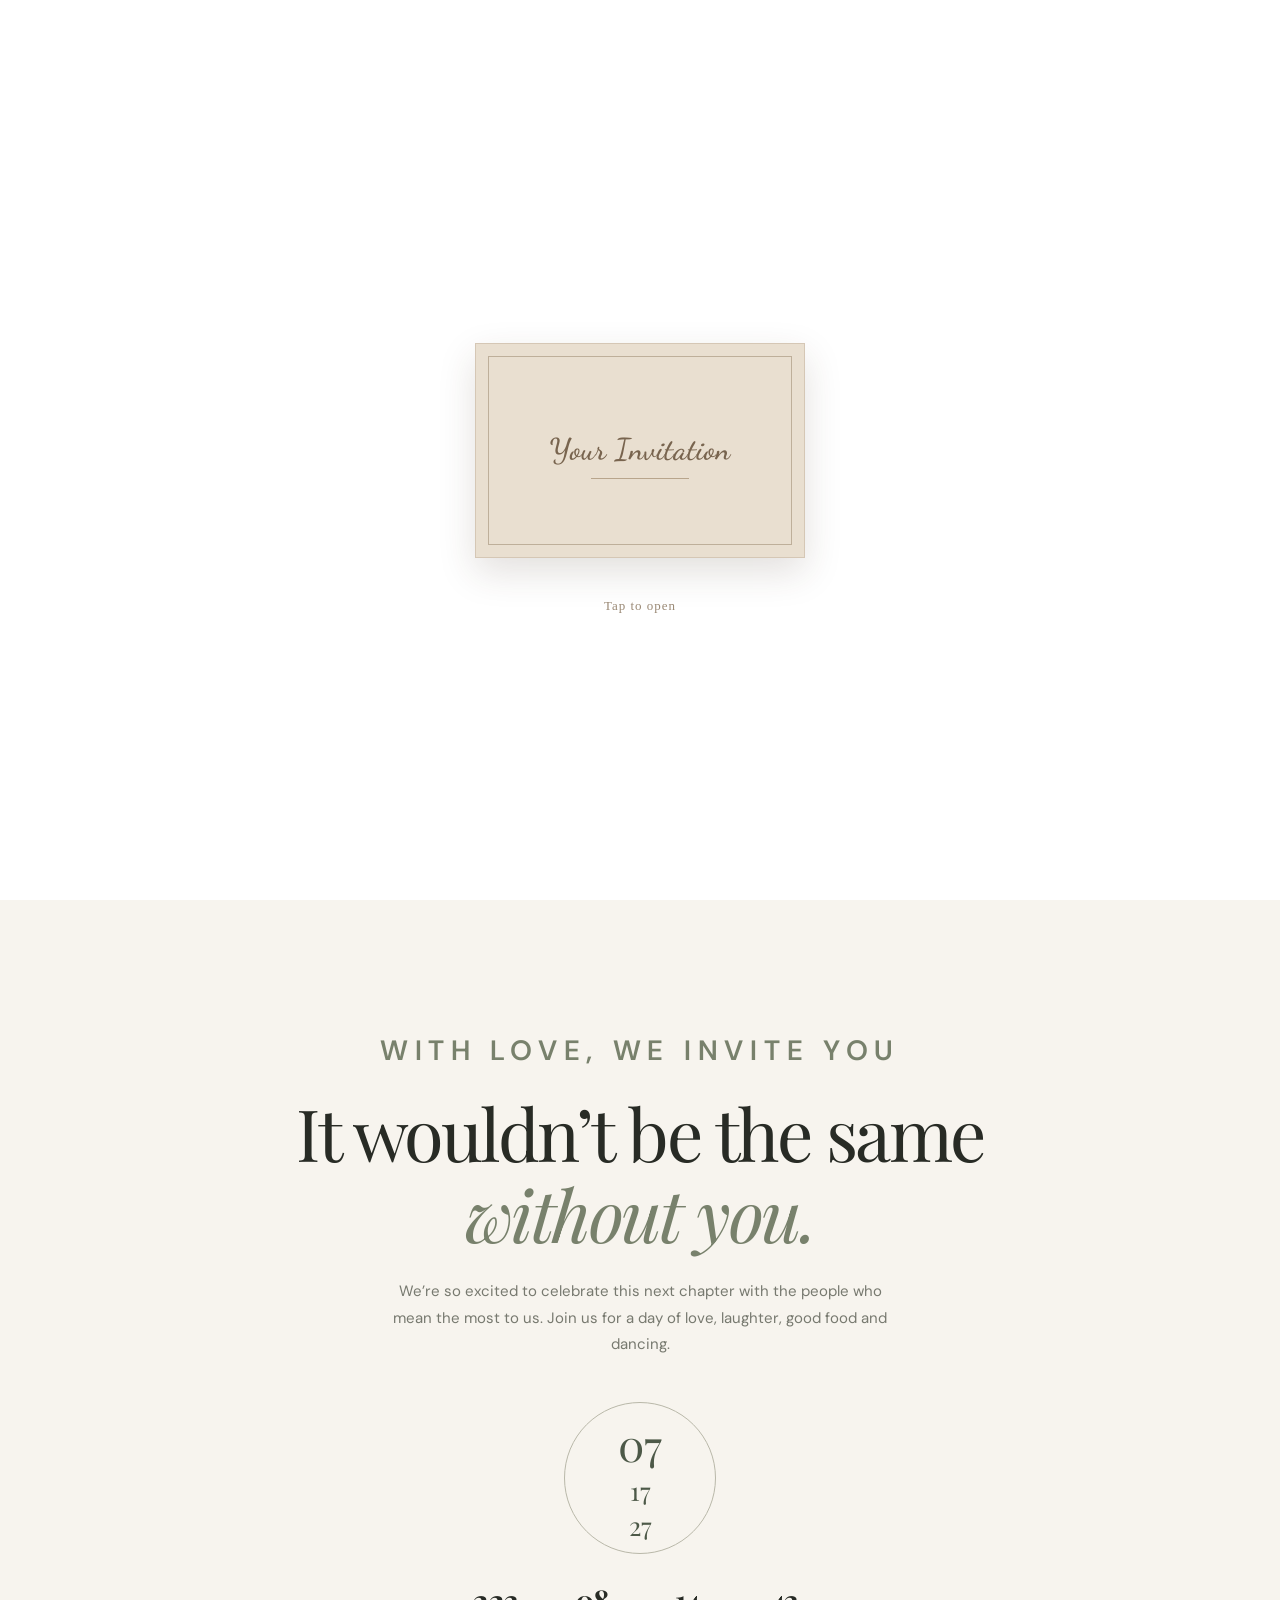
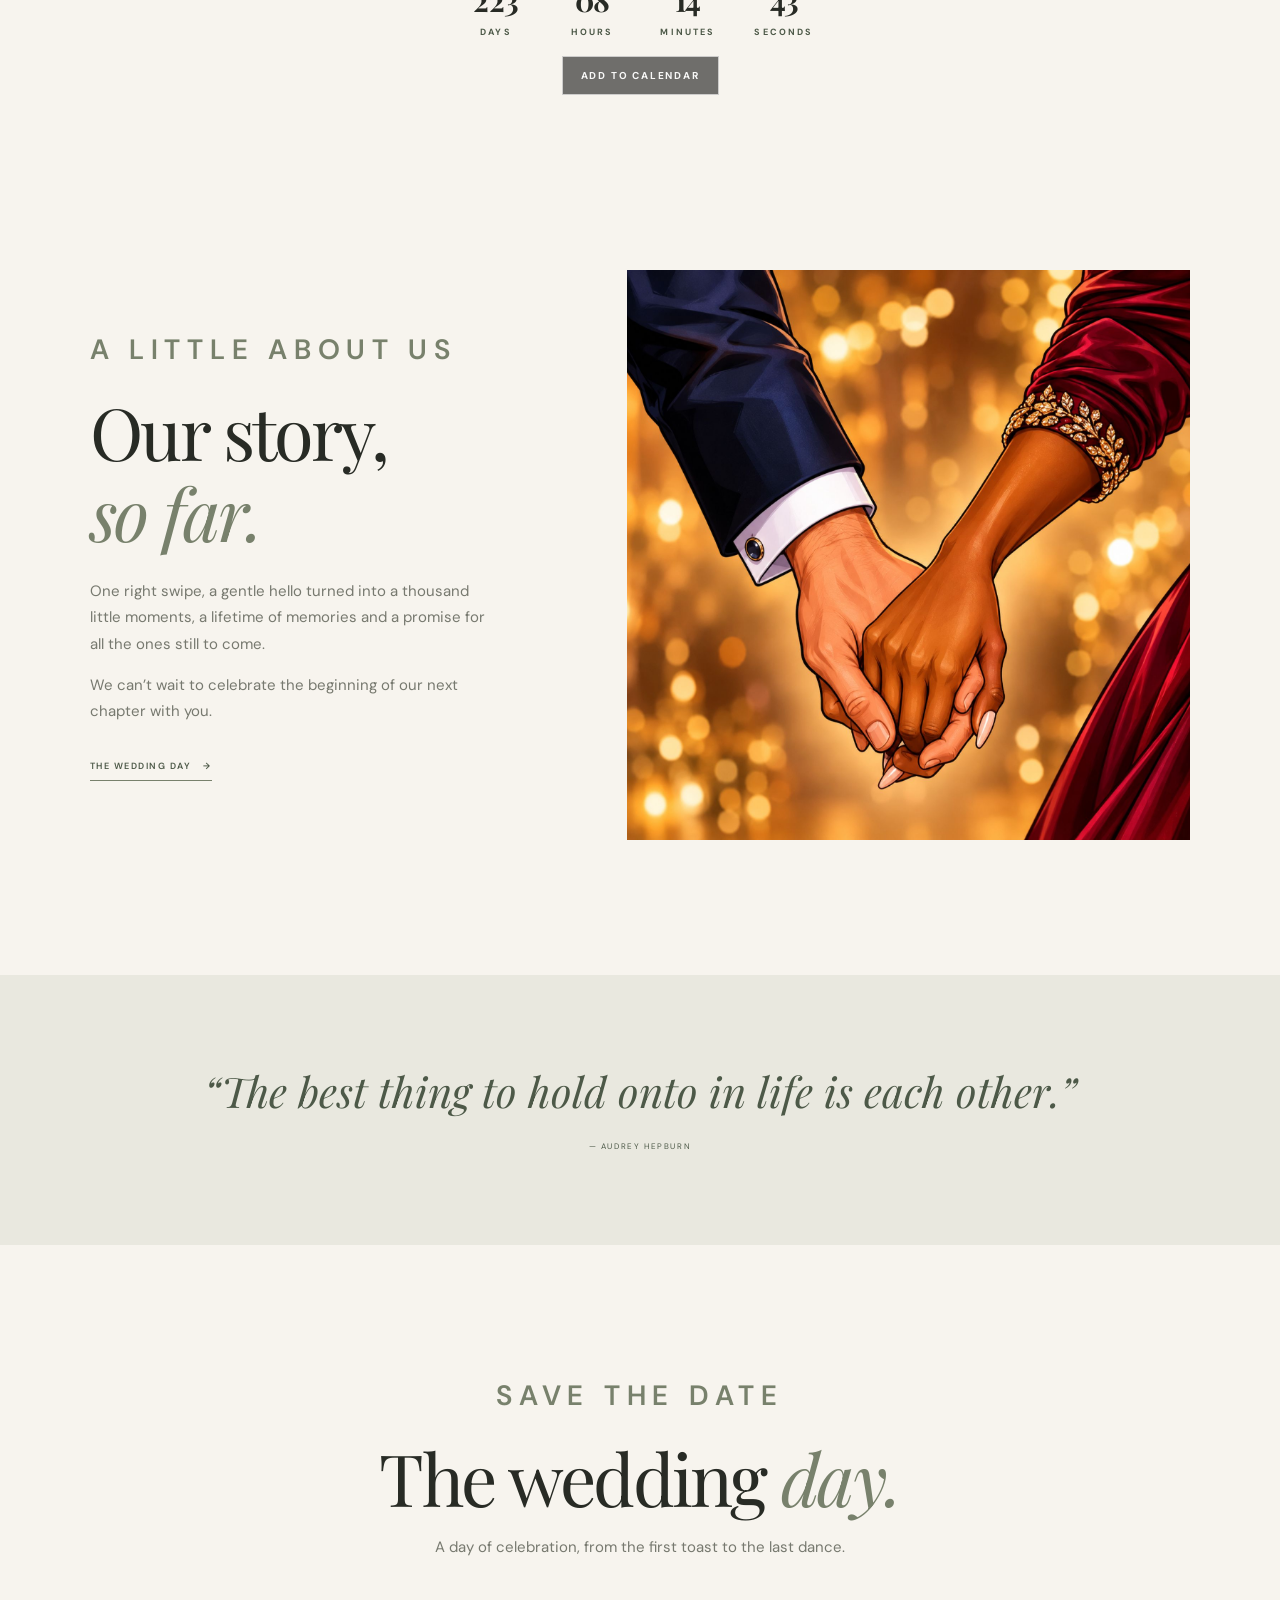
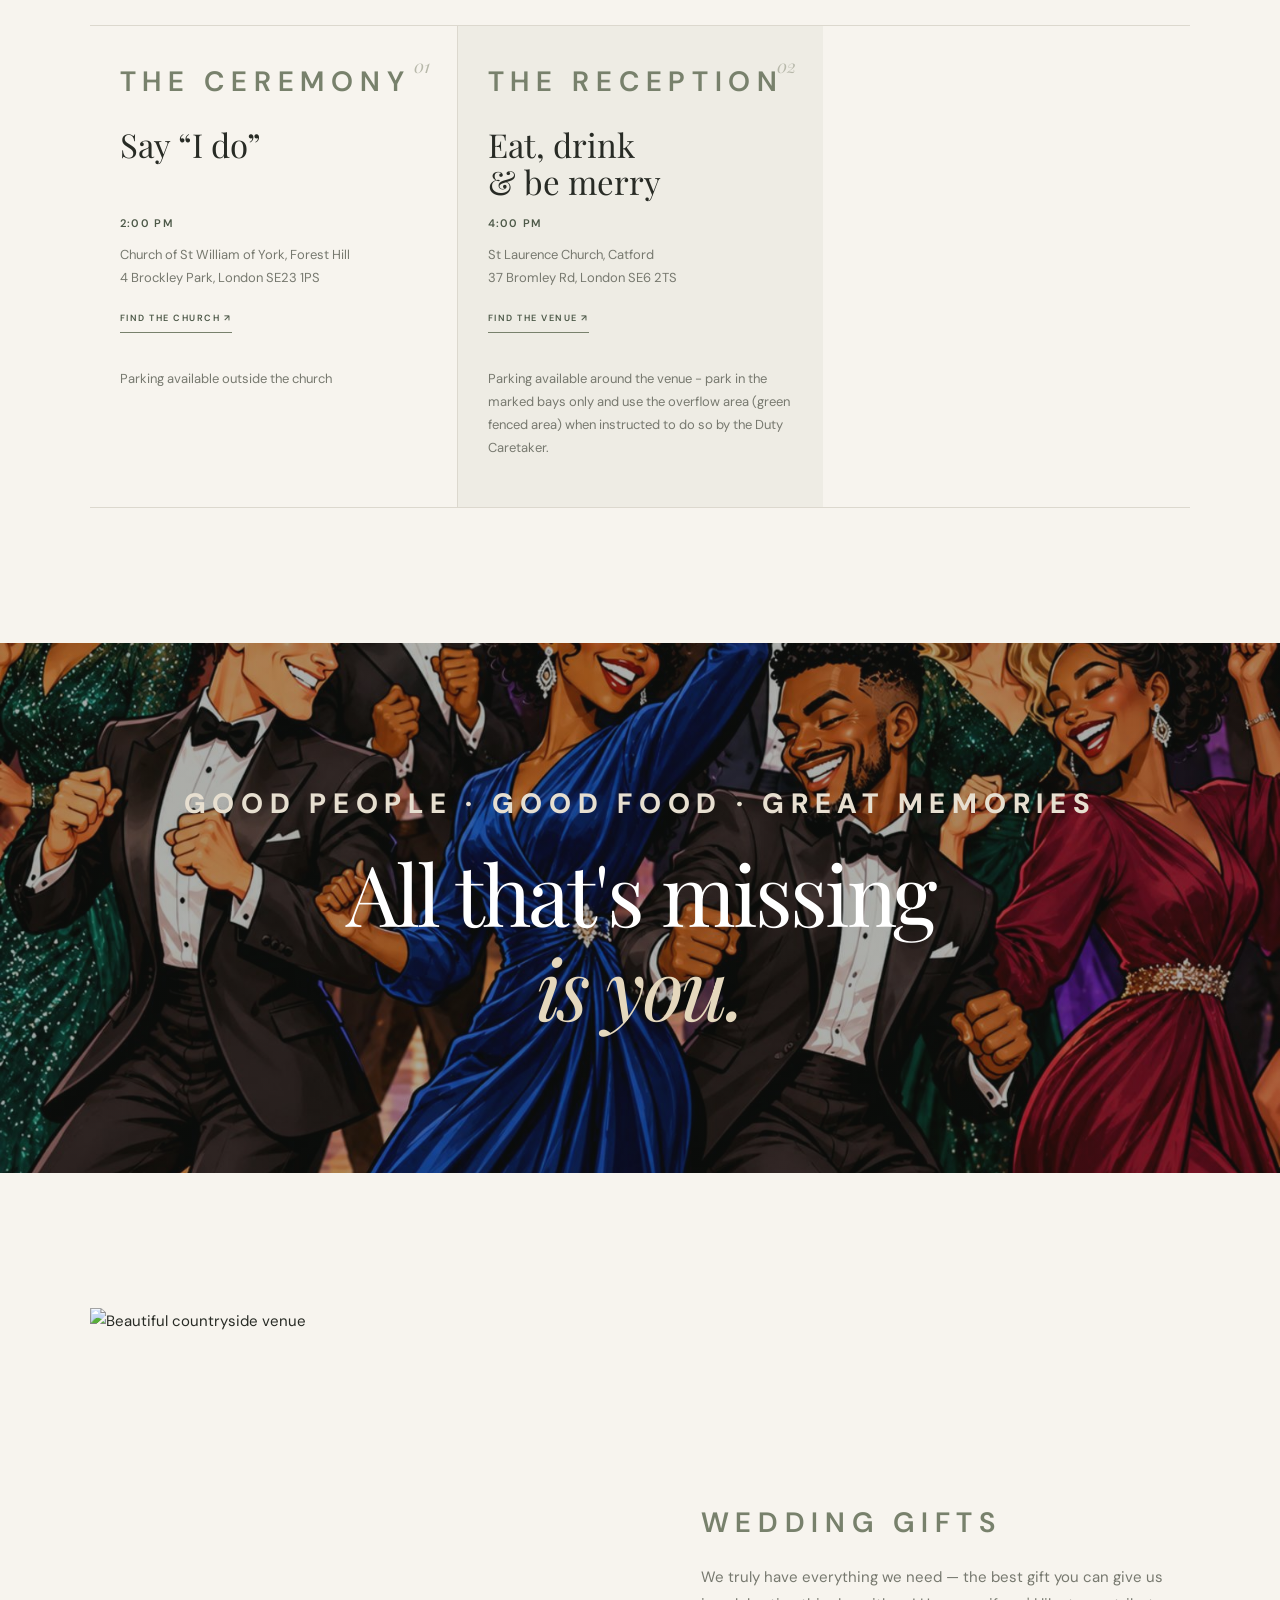
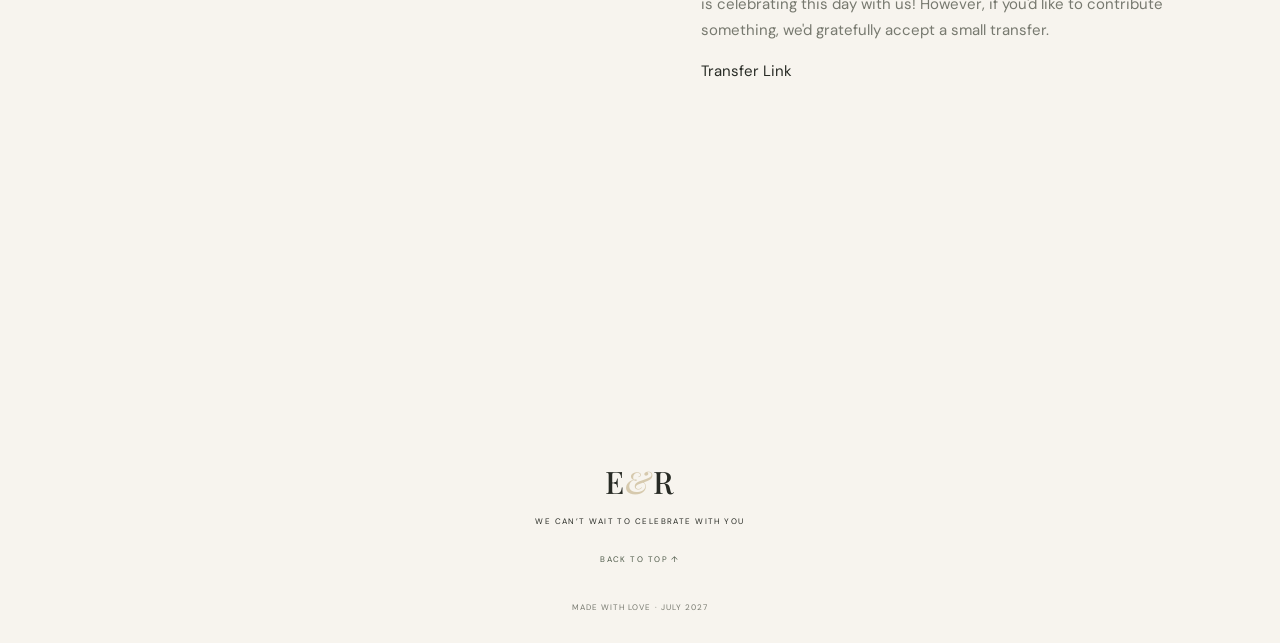
==== index.html @ 3a1f32ee "Text updates" ====
<!doctype html>
<html lang="en">
<head>
  <meta charset="utf-8">
  <meta name="viewport" content="width=device-width, initial-scale=1">
  <meta name="theme-color" content="#f7f4ee">
  <link rel="icon" href="favicon.svg" type="image/svg+xml">
  <link rel="apple-touch-icon" href="favicon.svg">
  <meta name="description" content="You're invited to celebrate our wedding.">
  <title>Elizabeth & Robert - Wedding Invite</title>
  <link rel="preconnect" href="https://fonts.googleapis.com">
  <link rel="preconnect" href="https://fonts.gstatic.com" crossorigin>
  <link href="https://fonts.googleapis.com/css2?family=DM+Sans:wght@400;500;600&family=Playfair+Display:ital,wght@0,400;0,500;0,600;1,400;1,500&family=Dancing+Script:wght@400;500;600&family=Pacifico&display=swap" rel="stylesheet">
  <link rel="stylesheet" href="styles.css">
  <link rel="stylesheet" href="sound-toggle.css">
</head>
<body>
  <!-- Wedding invitation overlay -->
  <div
    id="wedding-invitation"
    style="
      position: fixed;
      inset: 0;
      z-index: 999999;
      background: white;
    "
  ></div>
  <script>
    // Queue music unlock requests until the music player module initialises.
    window.__weddingMusicUnlockQueued = false;
    window.weddingRequestMusicUnlock = function weddingRequestMusicUnlock() {
      window.__weddingMusicUnlockQueued = true;
      if (window.weddingMusic && typeof window.weddingMusic.playIfNeeded === 'function') {
        void window.weddingMusic.playIfNeeded();
      }
    };
  </script>
  <script src="invitation-data.js"></script>
  <script src="invitation.js"></script>
  <script defer src="script.js"></script>

  <script type="module">
    import { initMusicPlayer } from './music-player.js';
    import { initSoundToggle } from './sound-toggle.js';

    const music = initMusicPlayer({
      src: './keane-somewhere_only_whe_know.mid',
      mutedInitially: false,
      loop: true,
      volumeWhenUnmuted: 0.8
    });

    // Expose for invitation.js.
    window.weddingMusic = music;

    // If the user already unlocked audio by tapping the envelope,
    // start playback now.
    if (window.__weddingMusicUnlockQueued) {
      window.__weddingMusicUnlockQueued = false;
      void music.playIfNeeded();
    }

    initSoundToggle(music);
  </script>
  <header class="site-header">
    <a class="wordmark" href="#home" aria-label="Elizabeth and Robert, home">E <span>&</span> R</a>
    <button class="menu-toggle" aria-expanded="false" aria-controls="site-nav" aria-label="Open navigation">
      <span></span><span></span>
    </button>
    <nav id="site-nav" class="site-nav" aria-label="Main navigation">
      <a href="#story">Our story</a>
      <a href="#details">The day</a>
      <a href="#travel">Travel</a>
      <a class="nav-rsvp" href="#rsvp">RSVP</a>
    </nav>
  </header>

  <main>
    <section class="hero" id="home">
      <div class="hero-image" role="img" aria-label="A romantic wedding celebration"></div>
      <div class="hero-shade"></div>
      <div class="hero-content">
        <p class="eyebrow light">TOGETHER WITH OUR FAMILIES</p>
        <h1>Elizabeth <em>&</em> Robert</h1>
        <p class="hero-subtitle">ARE GETTING MARRIED</p>
        <div class="hero-rule"></div>
        <p class="hero-date" data-ceremony="hero-date"></p>
        <a class="text-link light-link" href="#welcome">SCROLL TO EXPLORE <span aria-hidden="true">↓</span></a>
      </div>
      <p class="hero-side-note">A DAY TO REMEMBER</p>
    </section>

    <section class="welcome section-pad" id="welcome">
      <p class="eyebrow">WITH LOVE, WE INVITE YOU</p>
      <h2>It wouldn’t be the same<br><em>without you.</em></h2>
      <p class="intro-copy">We’re so excited to celebrate this next chapter with the people who mean the most to us. Join us for a day of love, laughter, good food and dancing.</p>
      <div class="date-stamp">
        <span data-ceremony="stamp-month">07</span>
        <span data-ceremony="stamp-day">17</span>
        <span data-ceremony="stamp-year">27</span>
      </div>

      <div class="countdown" aria-label="Countdown to the wedding">
        <div class="countdown-unit">
          <span class="countdown-value" id="cd-days">0</span>
          <span class="countdown-label">DAYS</span>
        </div>
        <div class="countdown-unit">
          <span class="countdown-value" id="cd-hours">0</span>
          <span class="countdown-label">HOURS</span>
        </div>
        <div class="countdown-unit">
          <span class="countdown-value" id="cd-minutes">0</span>
          <span class="countdown-label">MINUTES</span>
        </div>
        <div class="countdown-unit">
          <span class="countdown-value" id="cd-seconds">0</span>
          <span class="countdown-label">SECONDS</span>
        </div>
      </div>

      <div class="calendar-add">
        <details class="calendar-details">
          <summary class="calendar-button" id="add-to-calendar" aria-label="Add to calendar">
            <span>Add to calendar</span>
          </summary>
          <div class="calendar-menu" role="menu" aria-label="Choose calendar app">
            <button class="calendar-choice" id="calendar-google-ceremony" type="button">Google Calendar (Ceremony)</button>
            <button class="calendar-choice" id="calendar-google-reception" type="button">Google Calendar (Reception)</button>
            <button class="calendar-choice" id="calendar-apple" type="button">Apple Calendar</button>
          </div>
        </details>
      </div>
    </section>

    <section class="story section-pad" id="story">
      <div class="story-copy reveal">
        <p class="eyebrow">A LITTLE ABOUT US</p>
        <h2>Our story,<br><em>so far.</em></h2>
        <p>One right swipe, a gentle hello turned into a thousand little moments, a lifetime of memories and a promise for all the ones still to come.</p>
        <p>We can’t wait to celebrate the beginning of our next chapter with you.</p>
        <a class="text-link" href="#details">THE WEDDING DAY <span aria-hidden="true">→</span></a>
      </div>
      <figure class="story-photo reveal">
        <img src="story-moment.jpg" alt="Two hands clasped in a warm illustration" loading="lazy">
      </figure>
    </section>

    <section class="quote-band">
      <p>“The best thing to hold onto in life is each other.”</p>
      <span>— AUDREY HEPBURN</span>
    </section>

    <section class="details section-pad" id="details">
      <div class="section-heading reveal">
        <p class="eyebrow">SAVE THE DATE</p>
        <h2>The wedding <em>day.</em></h2>
        <p class="section-intro">A day of celebration, from the first toast to the last dance.</p>
      </div>
      <div class="event-grid">
        <article class="event-card reveal">
          <span class="event-number">01</span>
          <p class="eyebrow">THE CEREMONY</p>
          <h3>Say “I do”</h3>
          <p class="event-time" data-ceremony="ceremony-time"></p>
          <p>Church of St William of York, Forest Hill<br>4 Brockley Park, London SE23 1PS</p>
          <a class="text-link" href="https://maps.app.goo.gl/xZTHjWREodADs2bD7" target="_blank" rel="noreferrer">FIND THE CHURCH ↗</a>
          <p>&nbsp;</p>
          <p>Parking available outside the church</p>
        </article>
        <article class="event-card event-card-featured reveal">
          <span class="event-number">02</span>
          <p class="eyebrow">THE RECEPTION</p>
          <h3>Eat, drink<br>& be merry</h3>
          <p class="event-time" data-ceremony="reception-time"></p>
          <p>St Laurence Church, Catford<br>37 Bromley Rd, London SE6 2TS</p>
          <a class="text-link" href="https://maps.app.goo.gl/p37Xrpnu1WCtahAE7" target="_blank" rel="noreferrer">FIND THE VENUE ↗</a>
          <p>&nbsp;</p>
          <p>Parking available around the venue - park in the marked bays only and use the overflow area (green fenced area) when instructed to do so by the Duty Caretaker.</p>
        </article>
      </div>
    </section>

    <section class="photo-break" aria-label="Wedding venue atmosphere">
      <div class="photo-break-overlay">
        <p class="eyebrow light">GOOD PEOPLE · GOOD FOOD · GREAT MEMORIES</p>
        <h2>All that's missing <br><em>is you.</em></h2>
      </div>
    </section>

    <section class="travel section-pad" id="travel">
      <div class="travel-image reveal">
        <img src="https://images.unsplash.com/photo-1510076857177-7470076d4098?auto=format&fit=crop&w=1200&q=85" alt="Beautiful countryside venue" loading="lazy">
      </div>
      <div class="travel-copy reveal">
        <p class="eyebrow">WEDDING GIFTS</p>

        <p>We truly have everything we need — the best gift you can give us is celebrating this day with us! However, if you'd like to contribute something, we'd gratefully accept a small transfer.</p>

        <a href="https://monzo.me/robertmetcalf1?h=70aKyT" target="_new">Transfer Link</a>

      </div>
    </section>

    <section class="rsvp section-pad" id="rsvp">
      <div class="rsvp-inner reveal">
        <p class="eyebrow light">KINDLY REPLY BY 1 APRIL 2027</p>
        <h2>Will you <em>join us?</em></h2>
        <p class="rsvp-intro">Please let us know whether you can make it. We can’t wait to hear from you.</p>

        <form id="rsvp-form" novalidate>
          <div id="rsvp-guests" class="rsvp-guests"></div>

          <div id="rsvp-message-wrap" class="rsvp-message-wrap">
            <label for="rsvp-message">RSVP message</label>
            <textarea
              id="rsvp-message"
              name="rsvp_message"
              rows="4"
              placeholder="Write a message (optional)"
            ></textarea>
          </div>

          <button id="send-rsvp" class="submit-button" type="button" disabled>
            <span>Send RSVP</span>
            <span aria-hidden="true">→</span>
          </button>
        </form>
      </div>
    </section>
  </main>

  <footer class="site-footer">
    <a class="footer-mark" href="#home">E<span>&</span>R</a>
    <p>WE CAN’T WAIT TO CELEBRATE WITH YOU</p>
    <a class="back-top" href="#home">BACK TO TOP ↑</a>
    <small>MADE WITH LOVE · <span data-ceremony="footer-month-year"></span></small>
  </footer>
</body>
</html>
---- styles.css ----
@import url('https://fonts.googleapis.com/css2?family=DM+Sans:wght@400;500;600&family=Playfair+Display:ital,wght@0,400;0,500;0,600;1,400;1,500&display=swap');

:root {
  --paper: #f7f4ee;
  --ink: #282b25;
  --muted: #77796f;
  --sage: #78816c;
  --sage-dark: #4d5948;
  --line: #dcd8ce;
  --serif: "Playfair Display", Georgia, serif;
  --sans: "DM Sans", Arial, sans-serif;
}
* { box-sizing: border-box; }
html { scroll-behavior: smooth; scroll-padding-top: 82px; }
body { margin: 0; background: var(--paper); color: var(--ink); font-family: var(--sans); font-size: 15px; line-height: 1.75; }
a { color: inherit; text-decoration: none; }
img { display: block; width: 100%; height: 100%; object-fit: cover; }
.site-header { position: absolute; z-index: 10; top: 0; left: 0; width: 100%; height: 82px; padding: 0 7%; display: flex; align-items: center; justify-content: space-between; color: white; border-bottom: 1px solid rgba(255,255,255,.22); }
.wordmark, .footer-mark { font: 500 27px var(--serif); letter-spacing: .04em; }
.wordmark span, .footer-mark span { font-style: italic; color: #d6c9ad; }
.site-nav { display: flex; align-items: center; gap: 36px; font-size: 10px; letter-spacing: .17em; text-transform: uppercase; }
.site-nav a { transition: opacity .2s; }
.site-nav a:hover { opacity: .65; }
.nav-rsvp { border: 1px solid rgba(255,255,255,.65); padding: 8px 17px; }
.menu-toggle { display: none; }
.hero { min-height: 760px; height: 100svh; max-height: 1100px; position: relative; display: grid; place-items: center; color: white; text-align: center; overflow: hidden; }
.hero-image, .hero-shade { position: absolute; inset: 0; }
.hero-image { background: url("hero-top.jpg") center 42%/cover; transform: scale(1.02); }
.hero-shade { background: linear-gradient(90deg,rgba(22,27,23,.62),rgba(22,27,23,.34),rgba(22,27,23,.56)),linear-gradient(0deg,rgba(15,20,16,.54),transparent 55%); }
.hero-content { position: relative; z-index: 1; padding: 100px 20px 45px; animation: arrive 1.2s ease both; text-shadow: 0 12px 35px rgba(0,0,0,.55); }

.hero-content h1{ font-weight: 650; }
.eyebrow { margin: 0 0 20px; color: var(--sage); font-size: 28px; font-weight: 600; letter-spacing: .24em; line-height: 1.5; }
.eyebrow.light { color: #e7dfd0; font-weight: 800; }
h1, h2, h3, p { margin-top: 0; }
h1, h2, h3 { font-family: var(--serif); font-weight: 400; }
h1 { margin: 0; font-size: clamp(66px, 11vw, 142px); line-height: 1.08; letter-spacing: -.045em; }
h1 em, h2 em { font-weight: 400; }
h1 em { color: #e5d8bd; }
.hero-subtitle { margin: 20px 0 0; font-size: 20px; letter-spacing: .34em; font-weight: 800; }
.hero-rule { width: 42px; height: 1px; margin: 27px auto 19px; background: rgba(255,255,255,.7); }
.hero-date { font-size: 20px; letter-spacing: .22em; font-weight: 800; }
.text-link { display: inline-block; margin-top: 20px; padding-bottom: 5px; border-bottom: 1px solid var(--sage); color: var(--sage-dark); font-size: 9px; font-weight: 600; letter-spacing: .17em; }
.text-link span { margin-left: 8px; }
.light-link { margin-top: 62px; color: white; border-color: rgba(255,255,255,.7); }
.hero-side-note { right: 28px; bottom: 35px; writing-mode: vertical-rl; font-size: 8px; letter-spacing: .2em; font-weight: 800; text-shadow: 0 10px 25px rgba(0,0,0,.55); }
.section-pad { padding: 125px max(7%, calc((100% - 1180px)/2)); }
.welcome { text-align: center; padding-top: 130px; padding-bottom: 135px; }
h2 { font-size: clamp(43px, 6vw, 72px); line-height: 1.12; letter-spacing: -.035em; }
.welcome h2 { margin-bottom: 25px; }
.welcome h2 em, .section-heading h2 em, .story h2 em, .travel h2 em { color: var(--sage); }
.intro-copy { max-width: 510px; margin: 0 auto; color: var(--muted); }
.date-stamp { width: 152px; height: 152px; margin: 45px auto 0; border: 1px solid #b9b8a9; border-radius: 50%; display: flex; flex-direction: column; justify-content: center; align-items: center; color: var(--sage-dark); font-size: 10px; letter-spacing: .16em; line-height: 1.6; }
.date-stamp span:first-child { font: 44px var(--serif); letter-spacing: 0; }
.date-stamp span:nth-child(2), .date-stamp span:nth-child(3) { font: 26px var(--serif); letter-spacing: 0; }

.countdown{ margin: 26px auto 0; display:flex; justify-content:center; gap: 14px; flex-wrap: wrap; }
.countdown-unit{ text-align:center; min-width: 82px; }
.countdown-value{ display:block; font: 700 30px var(--serif); letter-spacing: -.02em; color: var(--ink); }
.countdown-label{ display:block; font: 700 9px var(--sans); letter-spacing: .24em; color: var(--sage-dark); margin-top: 6px; }
.countdown-mini-date{ margin: 10px 0 -6px; font: 700 11px var(--sans); letter-spacing: .26em; color: var(--sage-dark); text-transform: uppercase; }

.calendar-add{ margin-top: 18px; display:flex; justify-content:center; }
.calendar-button{
  border: 1px solid rgba(255,255,255,.65);
  background: rgba(0,0,0,.55);
  color: rgba(255,255,255,.95);
  padding: 12px 18px;
  font: 700 10px var(--sans);
  letter-spacing: .18em;
  text-transform: uppercase;
  cursor:pointer;
  transition: background .2s, border-color .2s, transform .2s;
}
.calendar-button:hover{
  border-color: rgba(255,255,255,.95);
  background: rgba(0,0,0,.72);
}
.calendar-button:active{ transform: translateY(1px); }

.calendar-details{ position: relative; }
.calendar-menu{
  margin-top: 10px;
  display: grid;
  gap: 8px;
  min-width: 220px;
  padding: 10px;
  border: 1px solid rgba(255,255,255,.30);
  background: rgba(22,27,23,.85);
  box-shadow: 0 22px 60px rgba(0,0,0,.35);
  backdrop-filter: blur(6px);
  border-radius: 6px;
  opacity: 0;
  transform: translateY(-6px);
  pointer-events: none;
  transition: opacity .18s ease, transform .18s ease;
}
.calendar-details[open] .calendar-menu{
  opacity: 1;
  transform: translateY(0);
  pointer-events: auto;
}

.calendar-choice{
  width: 100%;
  text-align: left;
  border: 1px solid rgba(255,255,255,.28);
  background: rgba(255,255,255,.04);
  color: rgba(255,255,255,.95);
  padding: 12px 14px;
  font: 700 10px var(--sans);
  letter-spacing: .18em;
  text-transform: uppercase;
  cursor: pointer;
  border-radius: 4px;
}
.calendar-choice:hover{ border-color: rgba(255,255,255,.85); background: rgba(255,255,255,.08); }
.calendar-details summary{ list-style: none; }
.calendar-details summary::-webkit-details-marker{ display:none; }

@media (max-width: 760px){
  .countdown{ gap: 10px; }
  .countdown-unit{ min-width: 70px; }
  .countdown-value{ font-size: 24px; }
}
.story { display: grid; grid-template-columns: .85fr 1.15fr; gap: 11%; align-items: center; padding-top: 40px; padding-bottom: 135px; }
.story-copy { max-width: 400px; }
.story-copy h2 { margin-bottom: 26px; }
.story-copy p:not(.eyebrow) { color: var(--muted); }
.story-photo { margin: 0; height: 570px; position: relative; }
.story-photo img { object-position: center; }
.story-photo figcaption { position: absolute; bottom: -28px; right: 0; color: var(--muted); font: italic 13px var(--serif); }
.quote-band { padding: 88px 20px; text-align: center; background: #e9e8df; color: var(--sage-dark); }
.quote-band p { margin-bottom: 12px; font: italic clamp(25px, 4vw, 42px) var(--serif); }
.quote-band span { font-size: 8px; letter-spacing: .2em; }
.details { padding-top: 130px; padding-bottom: 135px; }
.section-heading { text-align: center; }
.section-heading h2 { margin-bottom: 16px; }
.section-intro { color: var(--muted); }
.event-grid { display: grid; grid-template-columns: repeat(3,1fr); margin-top: 65px; border-top: 1px solid var(--line); border-bottom: 1px solid var(--line); }
.event-card { min-height: 330px; padding: 35px 30px; position: relative; }
.event-card + .event-card { border-left: 1px solid var(--line); }
.event-number { position: absolute; right: 27px; top: 28px; color: #b7b8aa; font: italic 18px var(--serif); }
.event-card .eyebrow { margin-bottom: 23px; }
.event-card h3 { min-height: 76px; margin-bottom: 12px; font-size: 33px; line-height: 1.12; }
.event-time { color: var(--sage-dark); font-size: 11px; font-weight: 600; letter-spacing: .12em; }
.event-card p:not(.eyebrow):not(.event-time) { color: var(--muted); font-size: 13px; }
.event-card .text-link { margin-top: 7px; }
.event-card-featured { background: #eeece4; }
.event-note { color: var(--sage); font: italic 14px var(--serif); }
.photo-break { min-height: 530px; display: grid; place-items: center; position: relative; background: linear-gradient(rgba(27,32,27,.36),rgba(27,32,27,.36)),url("hero-cover.jpg") center 52%/cover; text-align: center; color: white; }
.photo-break-overlay { padding: 70px 20px; }
.photo-break h2 { margin: 0; font-size: clamp(52px, 7vw, 84px); }
.photo-break h2 em { color: #e5d8bd; }
.travel { display: grid; grid-template-columns: 1fr 1fr; gap: 11%; align-items: center; padding-top: 135px; padding-bottom: 135px; }
.travel-image { height: 570px; }
.travel-copy { max-width: 470px; }
.travel-copy h2 { margin-bottom: 20px; }
.travel-copy > p:not(.eyebrow) { color: var(--muted); }
.travel-detail { border-top: 1px solid var(--line); padding-top: 17px; margin-top: 20px; }
.travel-detail h3 { margin-bottom: 4px; font-size: 21px; }
.travel-detail p { margin: 0; color: var(--muted); font-size: 13px; }
.rsvp {
  position: relative;
  overflow: hidden;
}

.rsvp::before {
  content: "";
  position: absolute;
  inset: 0;
  background: url("hero-top.jpg") center 42%/cover;
  opacity: 0.9;
  transform: scale(1.02);
  z-index: 0;
}

.rsvp > * {
  position: relative;
  z-index: 1;
}
.rsvp-inner {
  max-width: 570px; margin: 0 auto;
  background-color: #9e558d;
  padding: 20px;
}
.rsvp h2 { margin-bottom: 16px; }
.rsvp h2 em { color: #d9d0b9; }
.rsvp-intro { max-width: 430px; color: #d6d9d0; }
form { margin-top: 38px; display: grid; }
form > label, fieldset legend { margin: 17px 0 7px; color: #e4e5df; font-size: 10px; letter-spacing: .12em; }
input:not([type=radio]), textarea { width: 100%; border: 1px solid rgba(255,255,255,.35); border-radius: 0; padding: 13px 14px; background: rgba(255,255,255,.07); color: white; font: 13px var(--sans); outline: none; }
input::placeholder, textarea::placeholder { color: #c0c6ba; }
input:focus, textarea:focus { border-color: #e5d8bd; }
fieldset { margin: 10px 0 0; padding: 0; border: 0; }
.choice { display: inline-flex; align-items: center; gap: 8px; margin: 8px 22px 4px 0; color: #e4e5df; font-size: 12px; }
.choice input { accent-color: #d9d0b9; }
.submit-button { display: flex; justify-content: space-between; align-items: center; margin-top: 28px; padding: 17px 20px; border: 0; background: #e7e1d4; color: var(--ink); font: 600 10px var(--sans); letter-spacing: .17em; cursor: pointer; transition: background .2s; }
.submit-button:hover { background: white; }

.submit-button:disabled {
  opacity: 0.55;
  cursor: not-allowed;
}

.rsvp-guests {
  margin-top: 10px;
  display: grid;
  gap: 12px;
}

.rsvp-all-actions {
  display: flex;
  gap: 10px;
  justify-content: center;
  margin: 6px 0 2px;
  flex-wrap: wrap;
}

.rsvp-all-actions button {
  border: 1px solid rgba(255,255,255,.45);
  background: transparent;
  color: white;
  padding: 10px 14px;
  font: 600 10px var(--sans);
  letter-spacing: .18em;
  text-transform: uppercase;
  cursor: pointer;
}

.rsvp-all-actions button:hover {
  border-color: rgba(255,255,255,.85);
}

.rsvp-guest-line {
  display: flex;
  align-items: center;
  justify-content: space-between;
  gap: 12px;
  padding: 14px 12px;
  border: 1px solid rgba(255,255,255,.22);
}

.rsvp-guest-name {
  color: #e4e5df;
  font: 600 12px var(--sans);
  letter-spacing: .14em;
  text-transform: uppercase;
}

.rsvp-guest-actions {
  display: flex;
  gap: 10px;
}

.rsvp-toggle-btn {
  border: 1px solid rgba(255,255,255,.40);
  background: transparent;
  color: white;
  padding: 10px 12px;
  font: 600 10px var(--sans);
  letter-spacing: .16em;
  text-transform: uppercase;
  cursor: pointer;
  transition: background .2s, border-color .2s;
}

.rsvp-toggle-btn.is-active {
  background: rgba(231,225,212,.92);
  border-color: rgba(231,225,212,.92);
  color: var(--ink);
}

.rsvp-toggle-btn:hover {
  border-color: rgba(255,255,255,.85);
}

.rsvp-message-wrap {
  margin-top: 18px;
  color: #d6d9d0;
}

.rsvp-message-wrap label {
  display: block;
}

.form-note { margin: 14px 0 0; color: #d6d9d0; font-size: 11px; }
.site-footer { min-height: 230px; padding: 43px 7% 25px; display: flex; flex-direction: column; align-items: center; justify-content: center; text-align: center; }
.footer-mark { color: var(--ink); font-size: 31px; }
.site-footer p, .back-top { margin: 12px 0; font-size: 8px; letter-spacing: .18em; }
.back-top { color: var(--sage-dark); }
.site-footer small { margin-top: 22px; color: var(--muted); font-size: 8px; letter-spacing: .13em; }
.reveal { opacity: 0; transform: translateY(24px); transition: opacity .8s ease, transform .8s ease; }
.reveal.is-visible { opacity: 1; transform: none; }
@keyframes arrive { from { opacity: 0; transform: translateY(18px); } to { opacity: 1; transform: none; } }

@media (max-width: 760px) {
  .site-header { height: 70px; padding: 0 6%; }
  .menu-toggle { display: flex; width: 38px; height: 38px; flex-direction: column; justify-content: center; gap: 6px; border: 0; background: transparent; }
  .menu-toggle span { display: block; width: 23px; height: 1px; background: white; }
  .site-nav { position: absolute; top: 70px; left: 0; right: 0; display: none; padding: 22px 6% 28px; flex-direction: column; align-items: flex-start; gap: 18px; background: #4d5948; }
  .site-nav.is-open { display: flex; }
  .hero { min-height: 690px; height: 92svh; }
  .hero-image { background-position: 56% center; }
  .hero-side-note { right: 14px; bottom: 20px; }
  .section-pad { padding: 85px 7%; }
  .welcome { padding-top: 100px; padding-bottom: 100px; }
  .story, .travel { grid-template-columns: 1fr; gap: 45px; }
  .story { padding-top: 10px; }
  .story-photo, .travel-image { height: 430px; }
  .story-copy { max-width: 520px; }
  .event-grid { grid-template-columns: 1fr; margin-top: 42px; }
  .event-card { min-height: auto; padding: 30px 23px; }
  .event-card + .event-card { border-left: 0; border-top: 1px solid var(--line); }
  .event-card h3 { min-height: 0; }
  .event-card-featured { background: transparent; }
  .photo-break { min-height: 420px; }
  .rsvp { padding-top: 85px; padding-bottom: 90px; }

  /* Make small wedding typography readable on mobile */
  body { font-size: 18px; line-height: 1.7; }

  .eyebrow { font-size: 18px; letter-spacing: .20em; }
  .hero-subtitle { font-size: 20px; }
  .hero-date { font-size: 20px; }
  .text-link { font-size: 18px; }

  /* Footer */
  .site-footer p, .back-top { font-size: 16px; }
  .site-footer small { font-size: 16px; }

  /* Form label sizing */
  form > label, fieldset legend { font-size: 20px; }

  /* Choice labels in RSVP */
  .choice { font-size: 16px; }
}

@media (prefers-reduced-motion: reduce) {
  html { scroll-behavior: auto; }
  *, *::before, *::after { animation-duration: .01ms !important; animation-iteration-count: 1 !important; transition-duration: .01ms !important; }
  .reveal { opacity: 1; transform: none; }
}

[hidden] {
  display: none !important;
}

/* RSVP submit success toast */
.rsvp-toast {
  position: fixed;
  left: 50%;
  top: 18px;
  transform: translateX(-50%);
  z-index: 9999;
  background: rgba(40, 43, 37, 0.92);
  color: #fff;
  border: 1px solid rgba(255,255,255,.35);
  padding: 14px 16px;
  font: 600 12px var(--sans);
  letter-spacing: .12em;
  text-transform: uppercase;
  box-shadow: 0 18px 50px rgba(0,0,0,.22);
  opacity: 0;
  animation: rsvpToastIn .35s ease forwards;
}

.rsvp-toast.is-exit {
  animation: rsvpToastOut .25s ease forwards;
}

@keyframes rsvpToastIn {
  from { opacity: 0; transform: translateX(-50%) translateY(-8px); }
  to { opacity: 1; transform: translateX(-50%) translateY(0); }
}

@keyframes rsvpToastOut {
  from { opacity: 1; transform: translateX(-50%) translateY(0); }
  to { opacity: 0; transform: translateX(-50%) translateY(-6px); }
}
---- sound-toggle.css ----
:root{
  --sound-toggle-bg: rgba(22, 27, 23, 0.72);
  --sound-toggle-border: rgba(255, 255, 255, 0.25);
  --sound-toggle-text: rgba(255, 255, 255, 0.95);
}

.sound-toggle{
  position: fixed;
  right: 18px;
  bottom: 18px;
  width: 48px;
  height: 48px;
  border-radius: 999px;
  border: 1px solid var(--sound-toggle-border);
  background: var(--sound-toggle-bg);
  color: var(--sound-toggle-text);
  backdrop-filter: blur(8px);
  -webkit-backdrop-filter: blur(8px);
  cursor: pointer;
  display: grid;
  place-items: center;
  z-index: 999998;
  transition: transform 0.12s ease, background 0.18s ease, border-color 0.18s ease;
}

.sound-toggle:hover{
  border-color: rgba(255, 255, 255, 0.45);
  transform: translateY(-1px);
}

.sound-toggle:active{
  transform: translateY(0);
}

.sound-toggle-icon{
  font-size: 18px;
  line-height: 1;
  transform: translateY(1px);
}
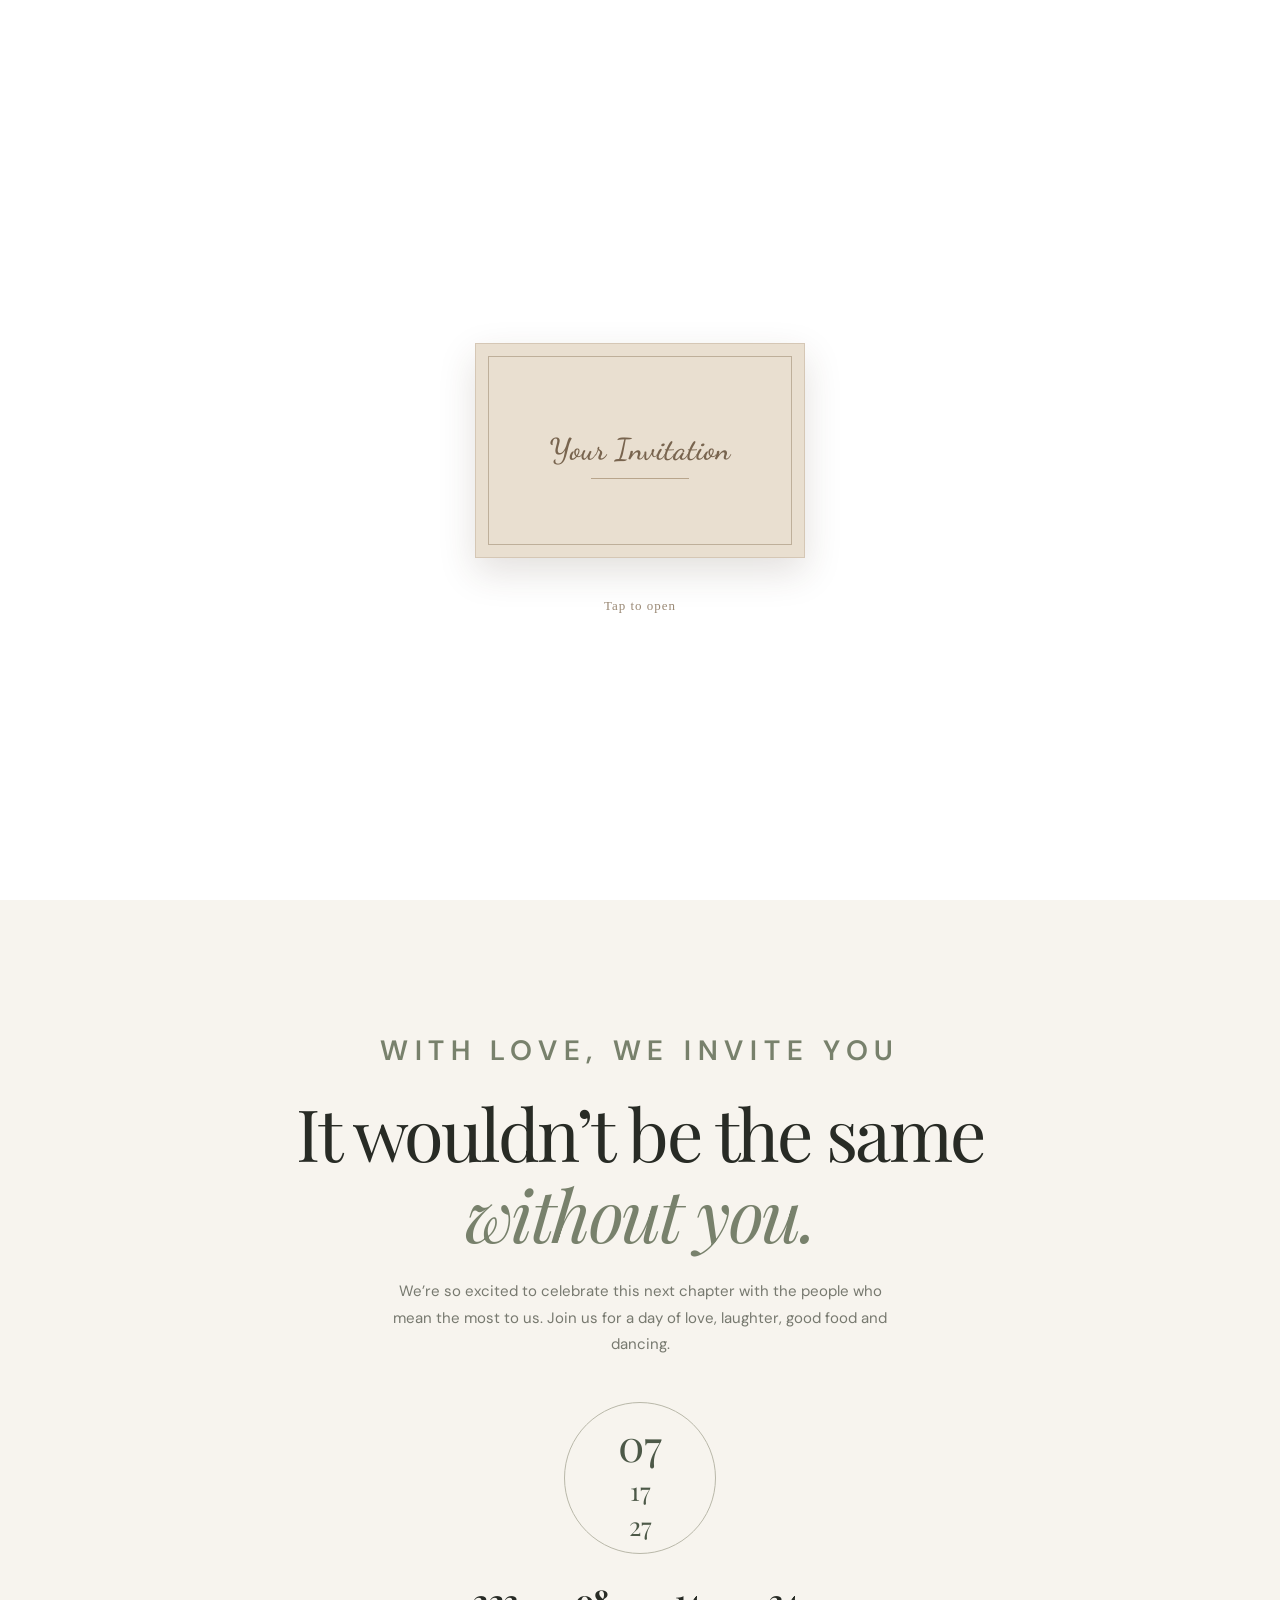
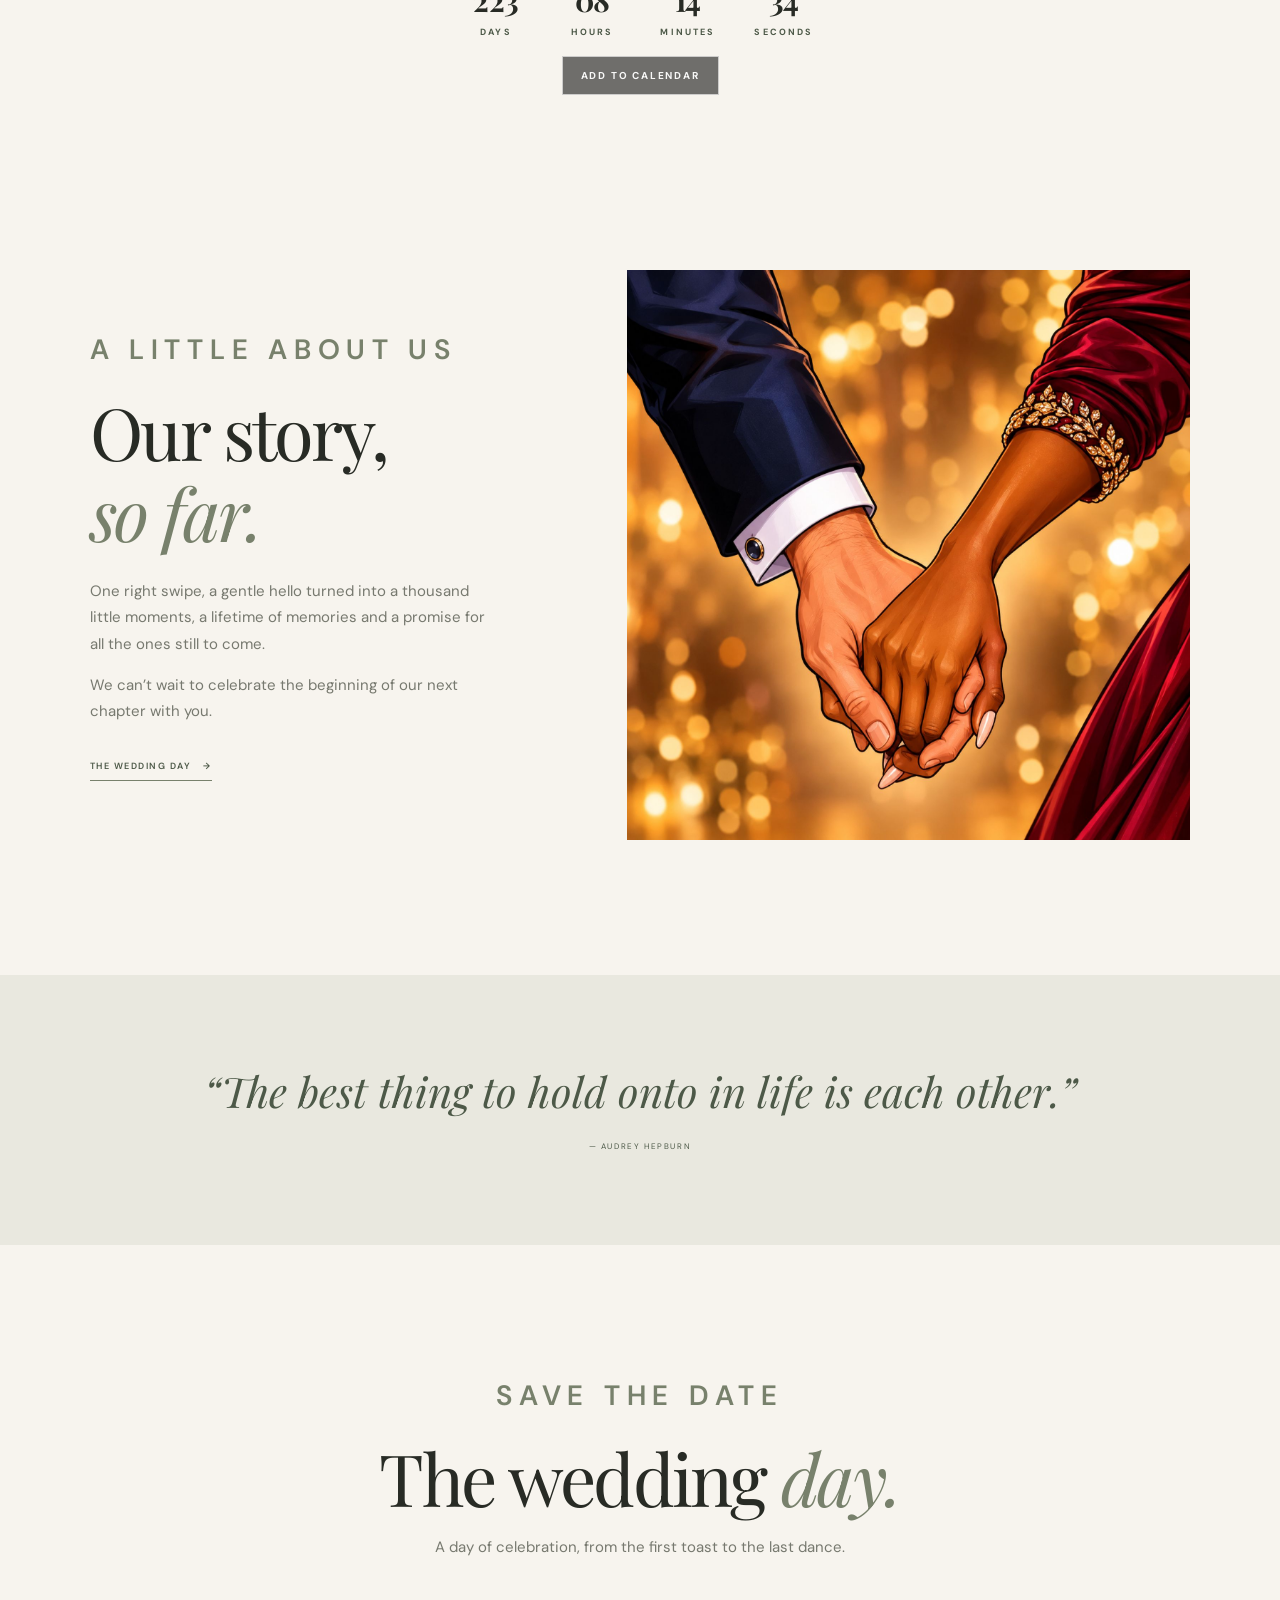
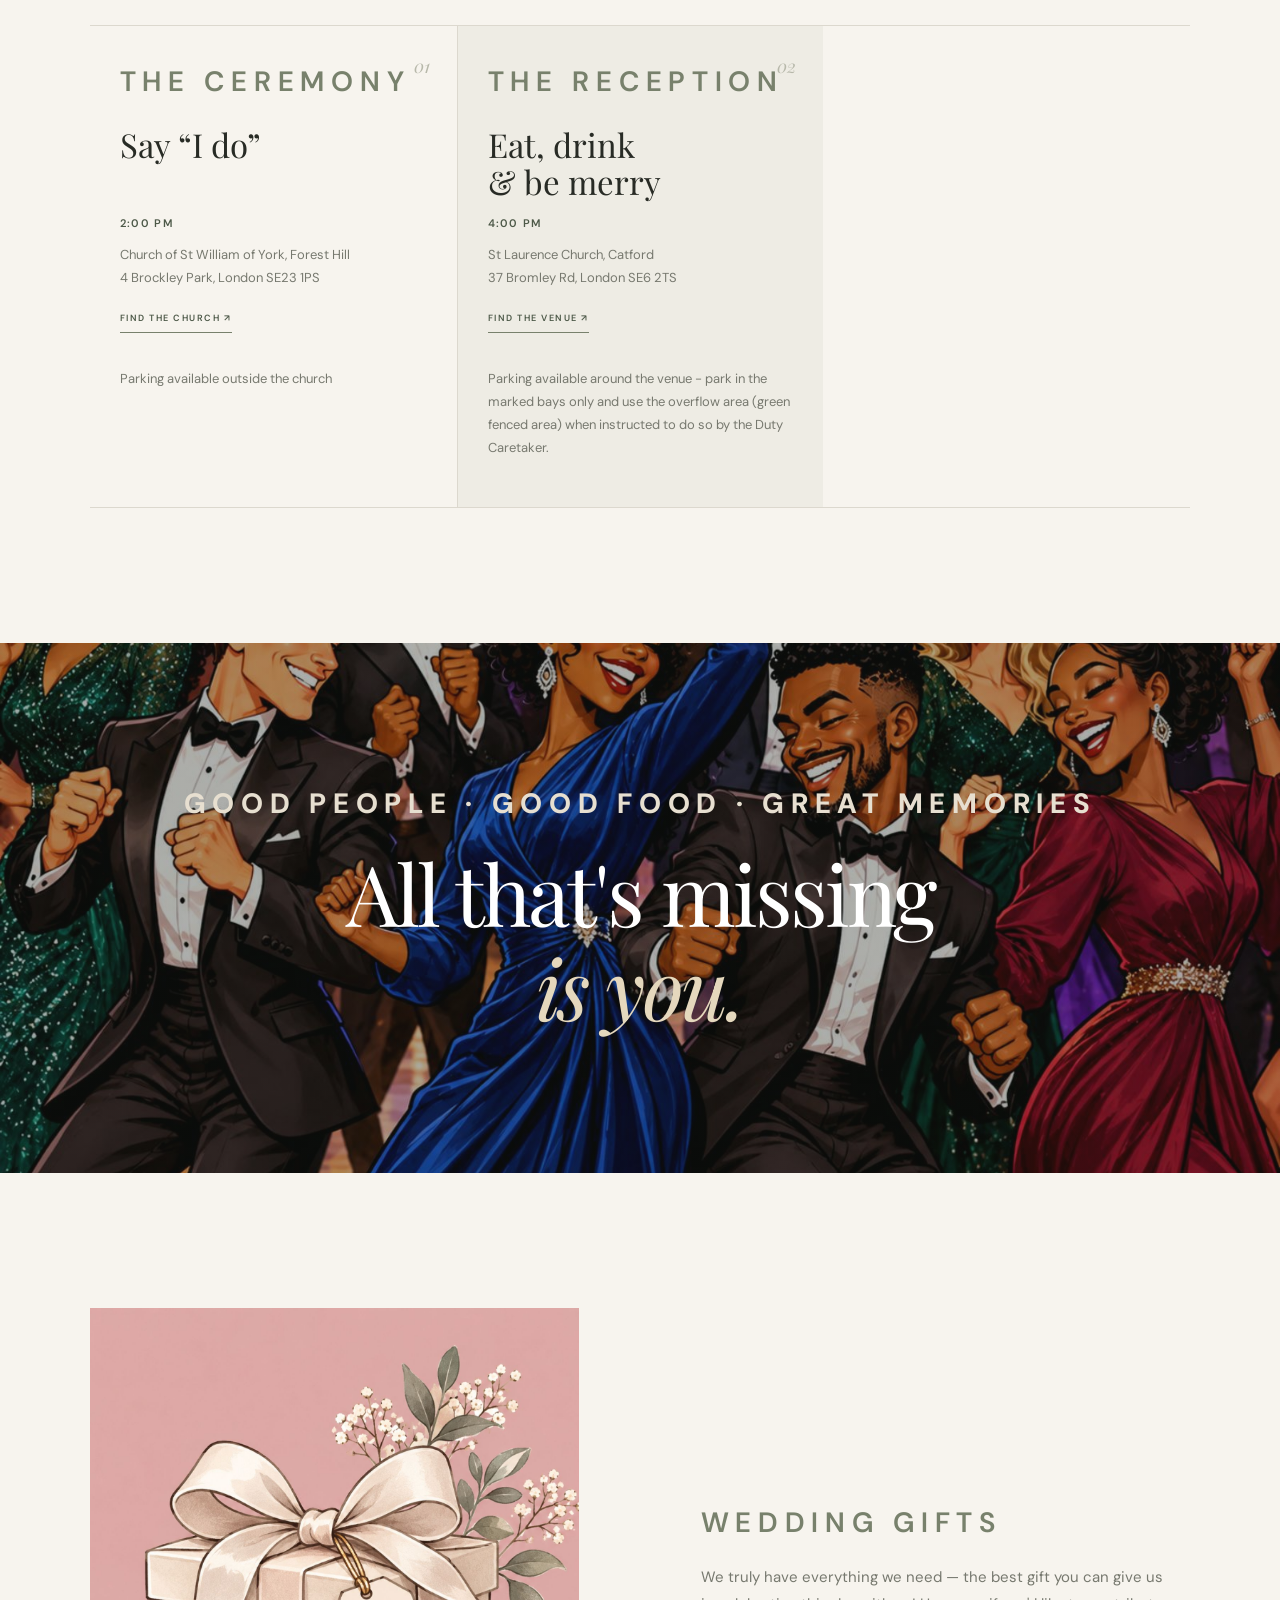
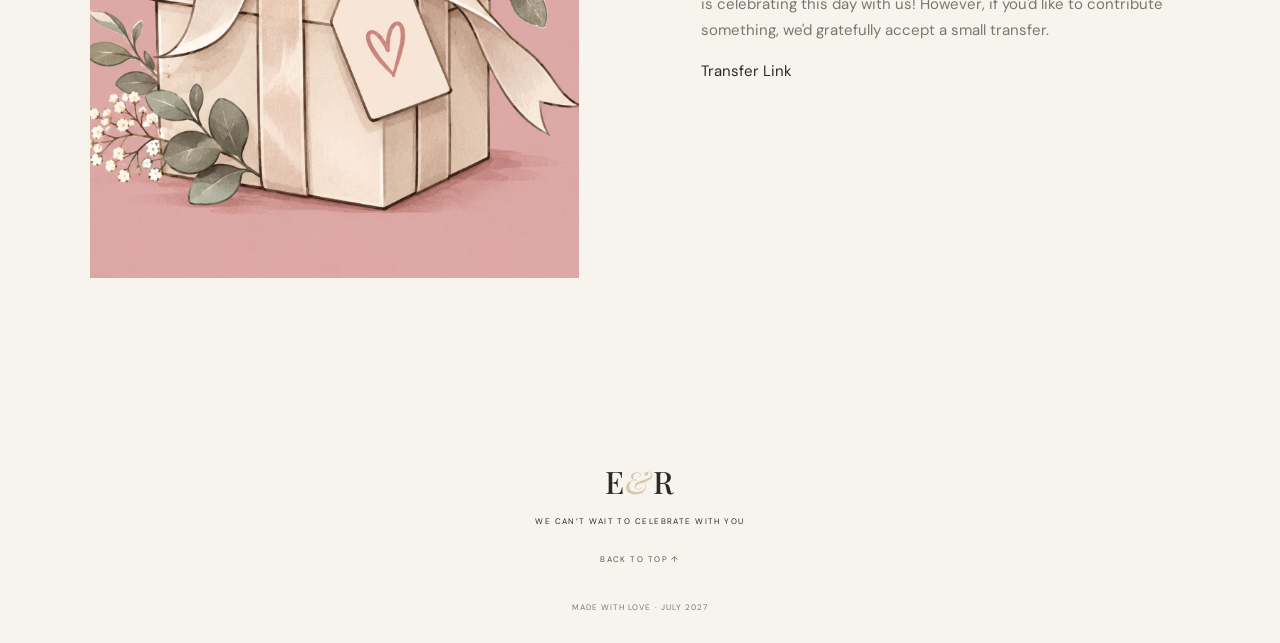
==== commit 58d12351: "Replace travel image with provided gift illustration" ====
--- a/index.html
+++ b/index.html
@@ -190,7 +190,7 @@
 
     <section class="travel section-pad" id="travel">
       <div class="travel-image reveal">
-        <img src="https://images.unsplash.com/photo-1510076857177-7470076d4098?auto=format&fit=crop&w=1200&q=85" alt="Beautiful countryside venue" loading="lazy">
+        <img src="travel-photo.jpg" alt="A wrapped gift illustration" loading="lazy">
       </div>
       <div class="travel-copy reveal">
         <p class="eyebrow">WEDDING GIFTS</p>
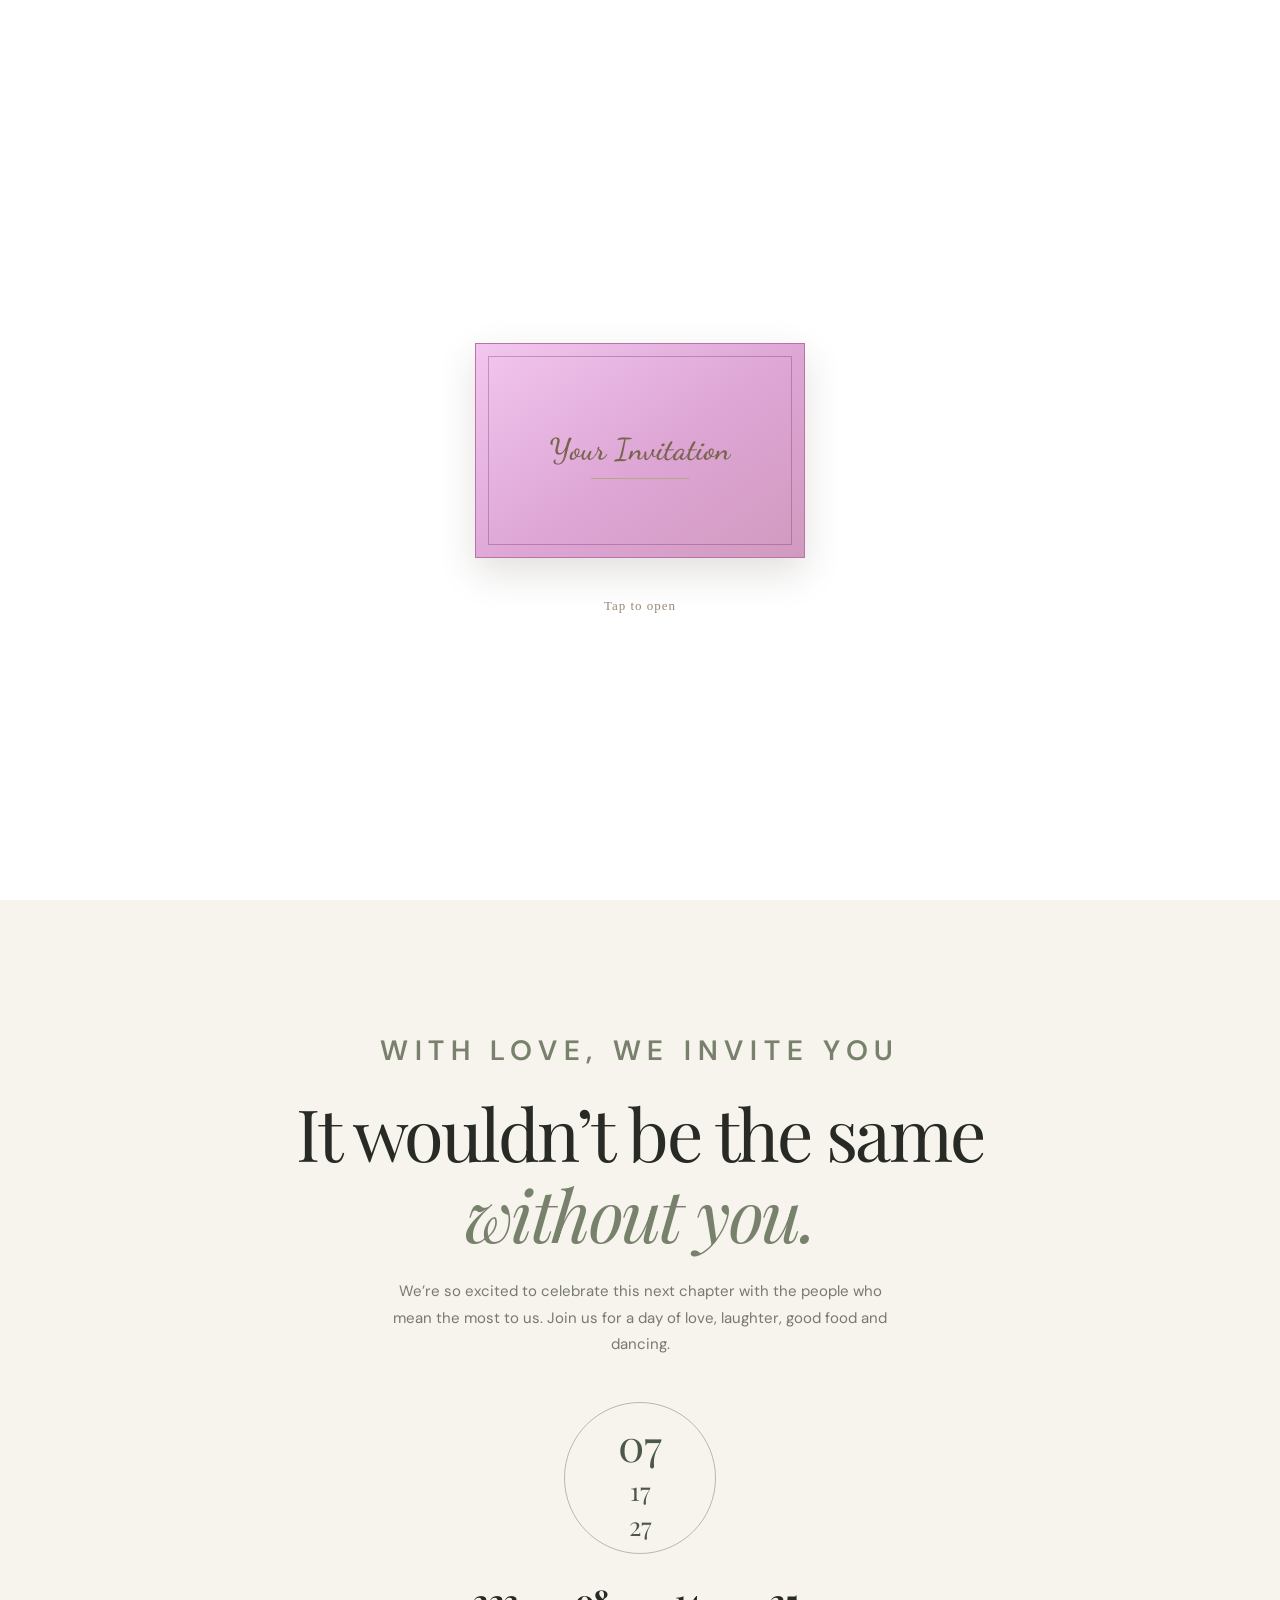
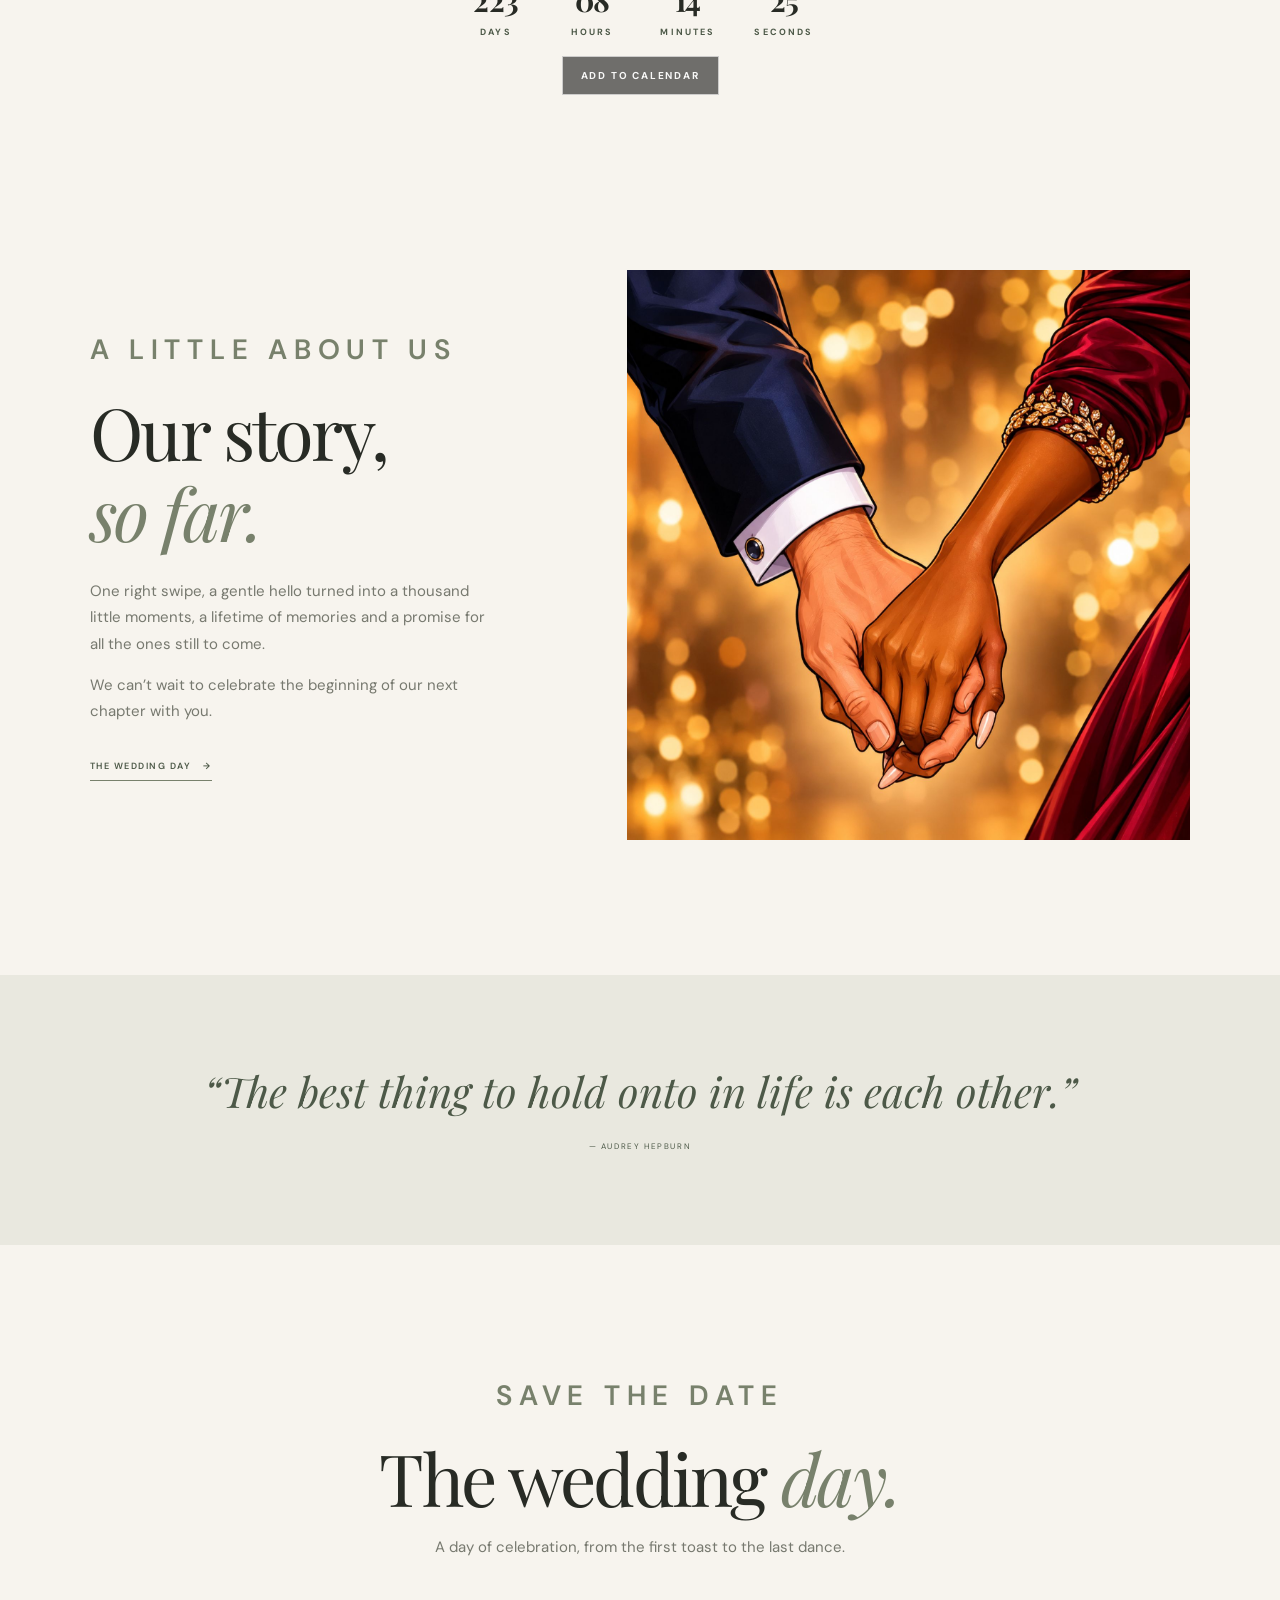
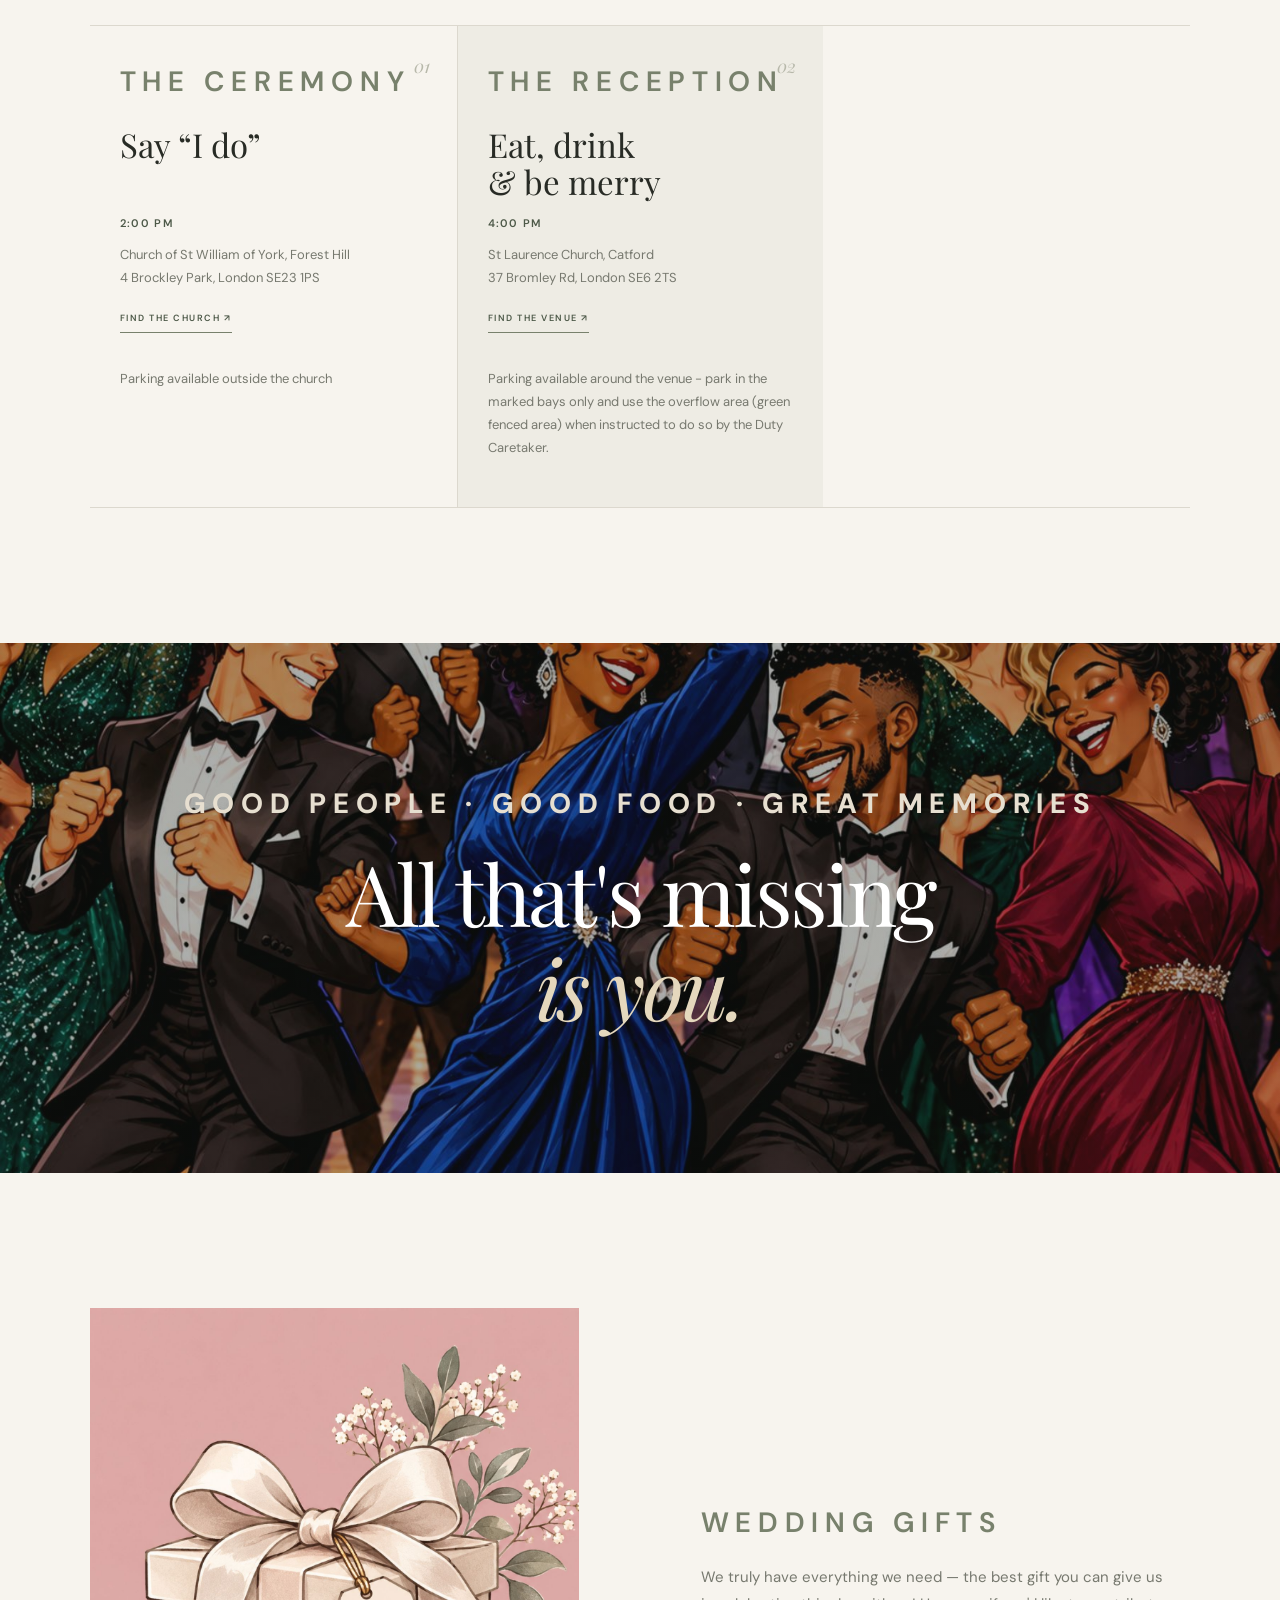
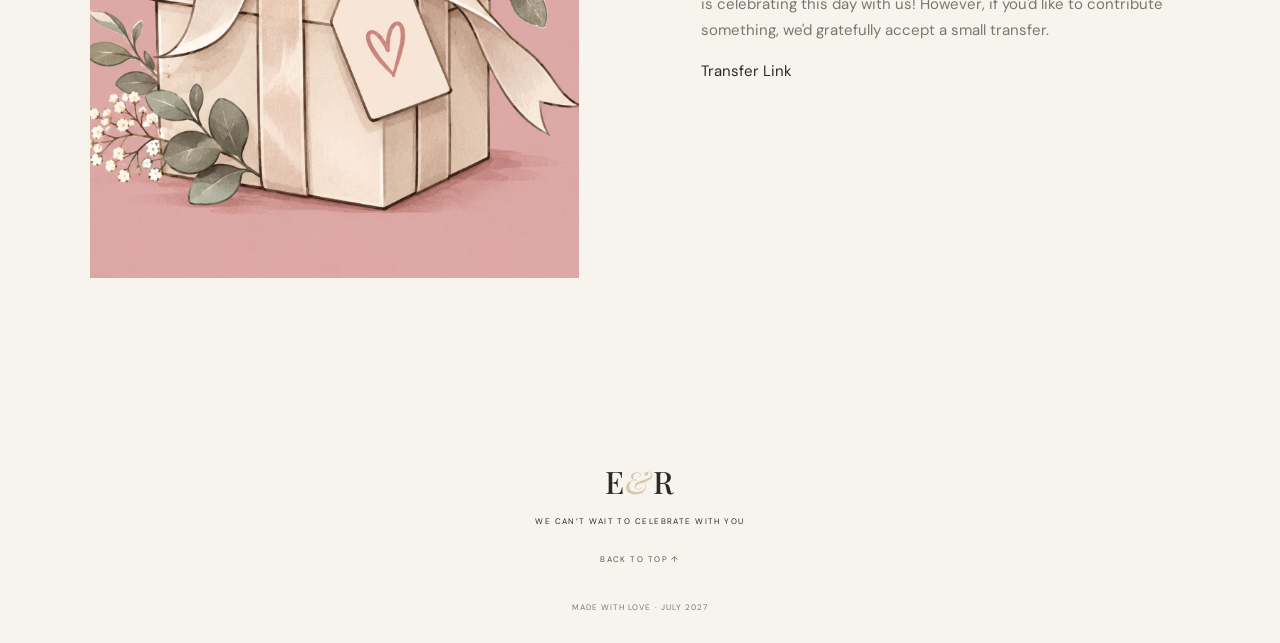
==== commit 571cb00d: "Switch background music to Somewhere_Only_We_Know.wav" ====
--- a/index.html
+++ b/index.html
@@ -44,7 +44,7 @@
     import { initSoundToggle } from './sound-toggle.js';
 
     const music = initMusicPlayer({
-      src: './keane-somewhere_only_whe_know.mid',
+      src: './Somewhere_Only_We_Know.wav',
       mutedInitially: false,
       loop: true,
       volumeWhenUnmuted: 0.8
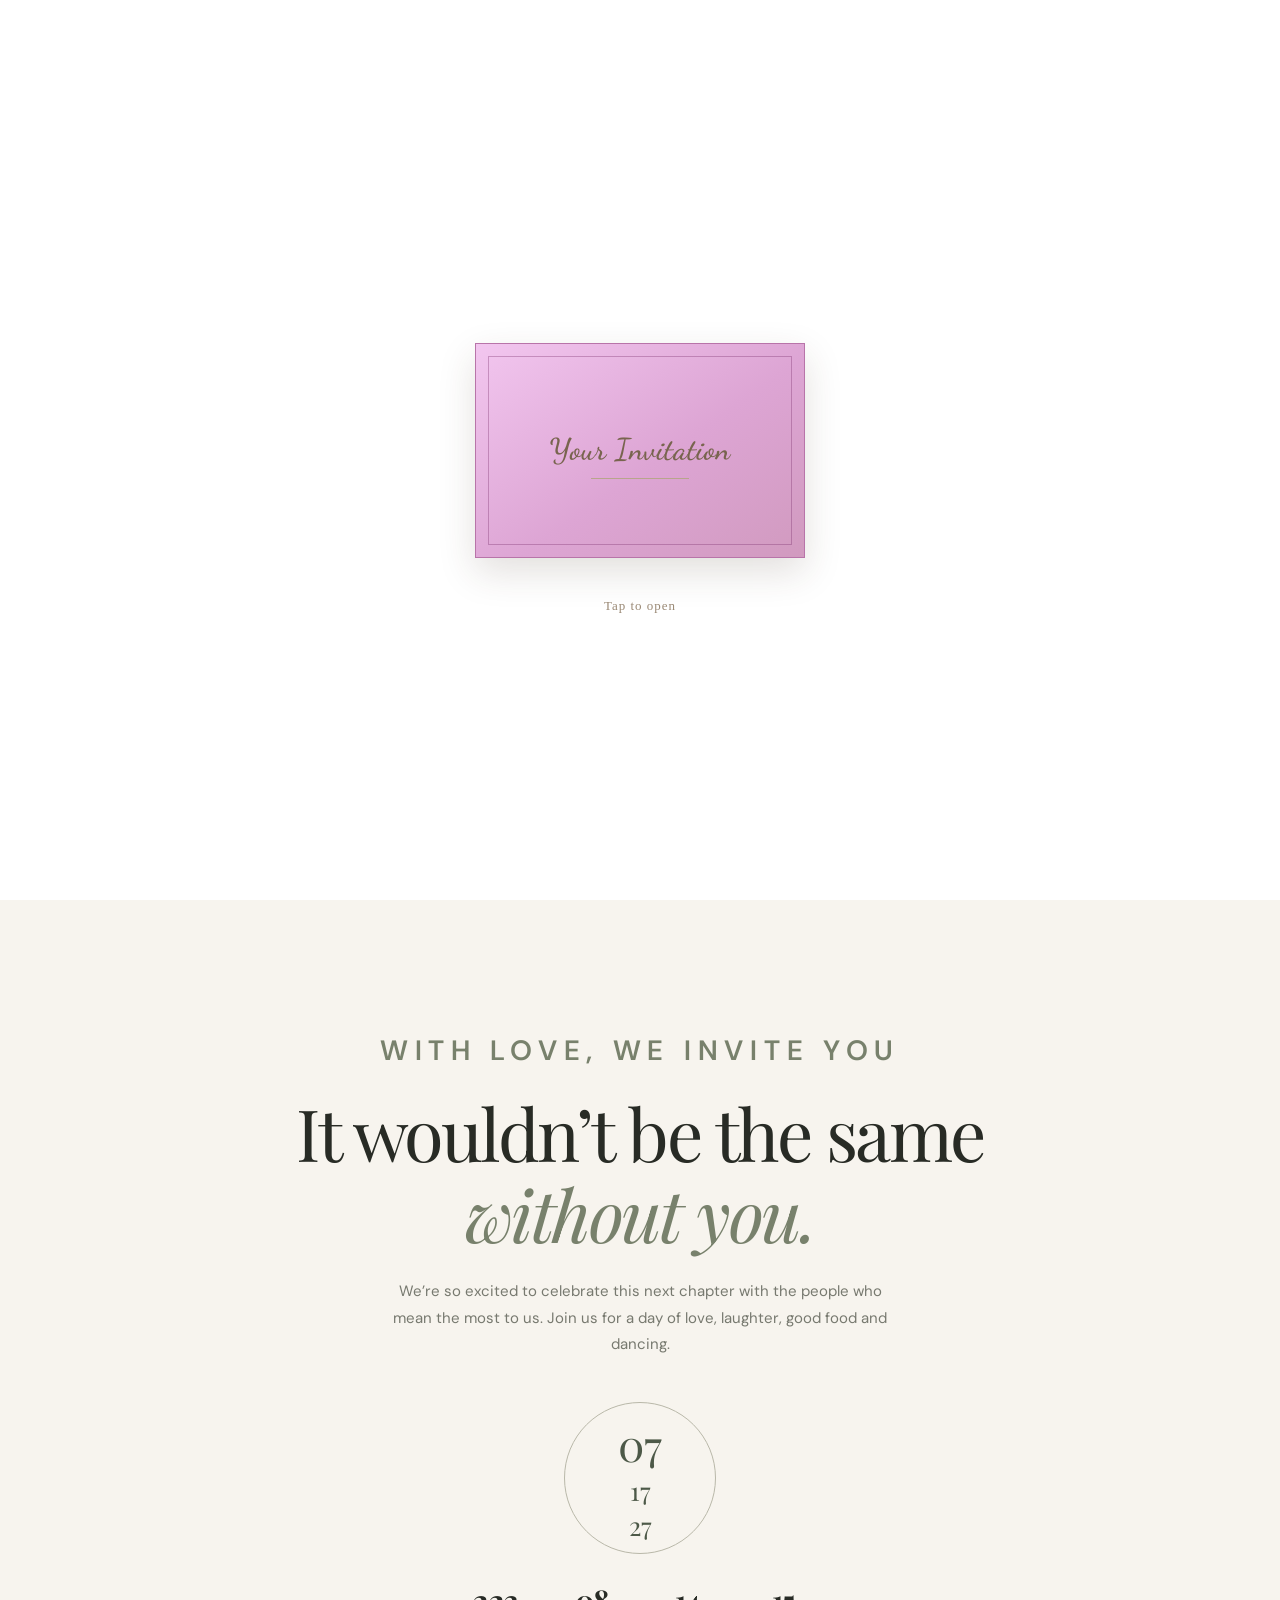
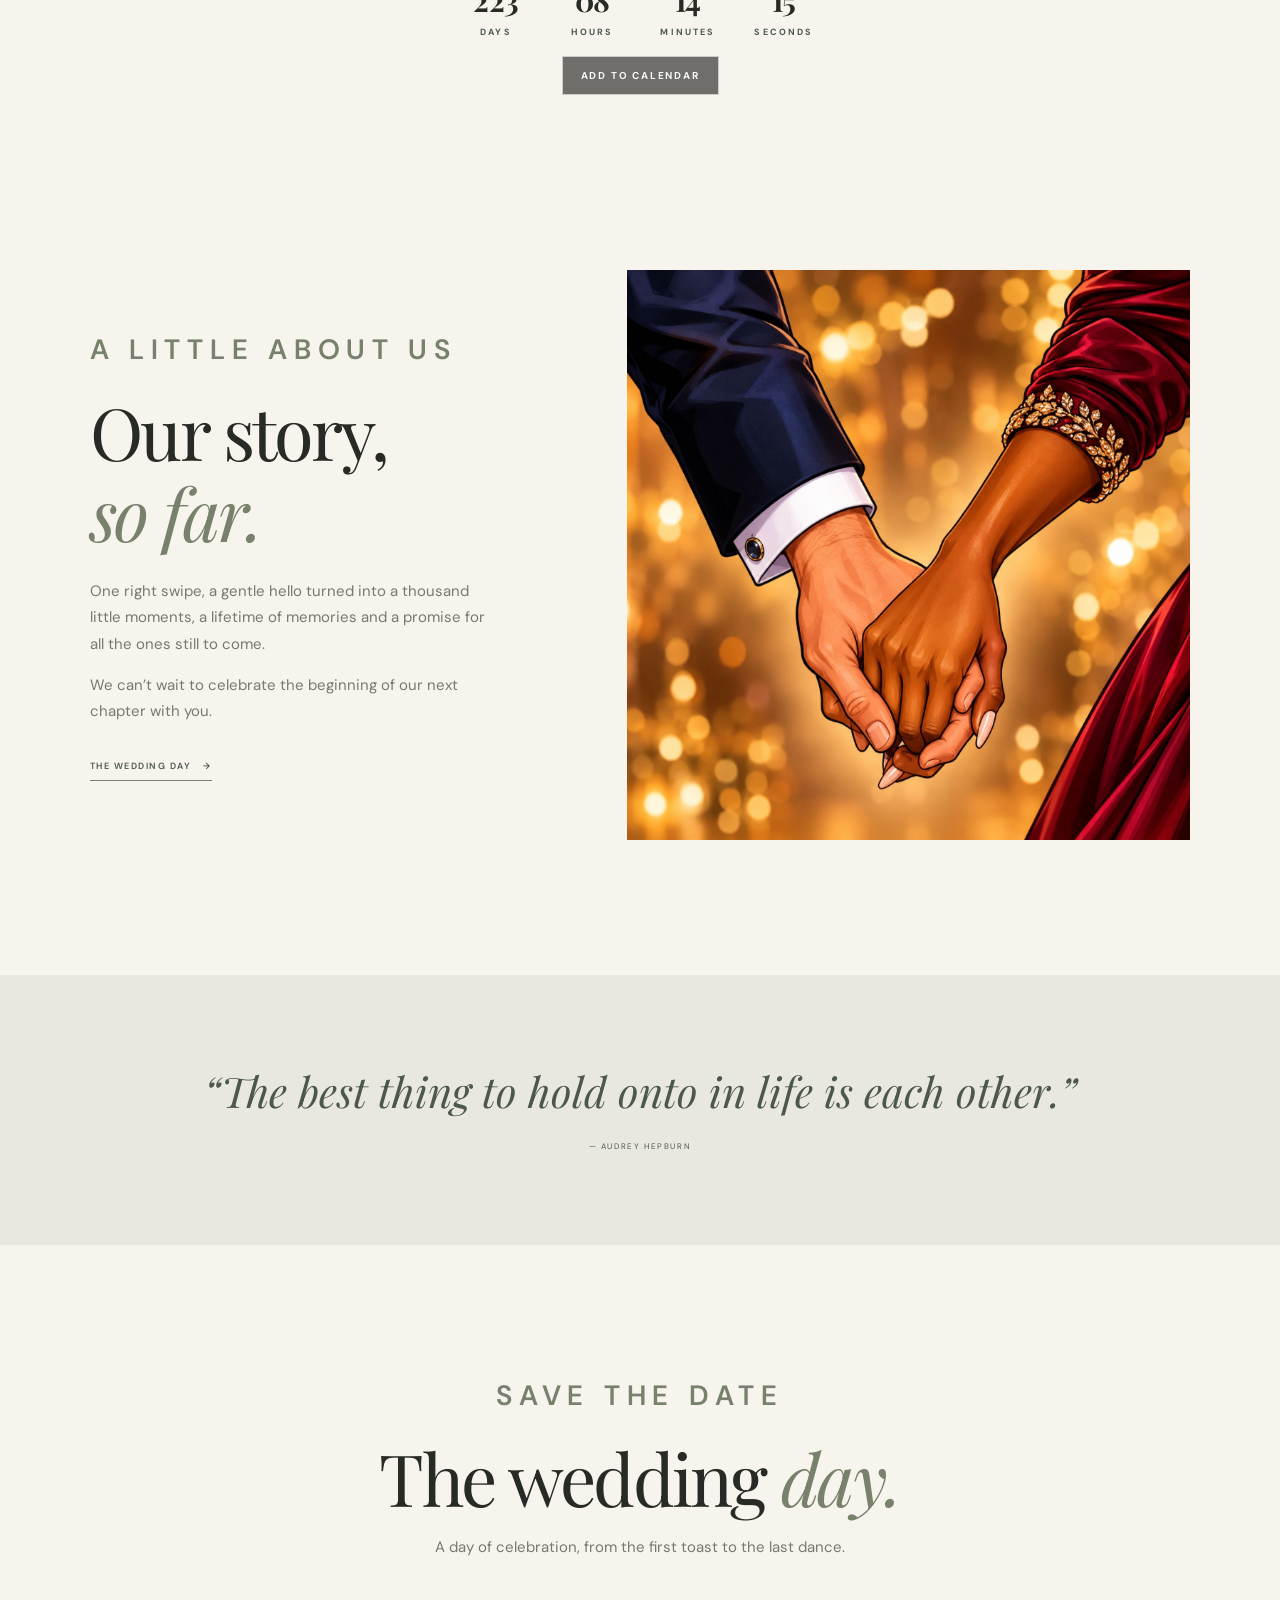
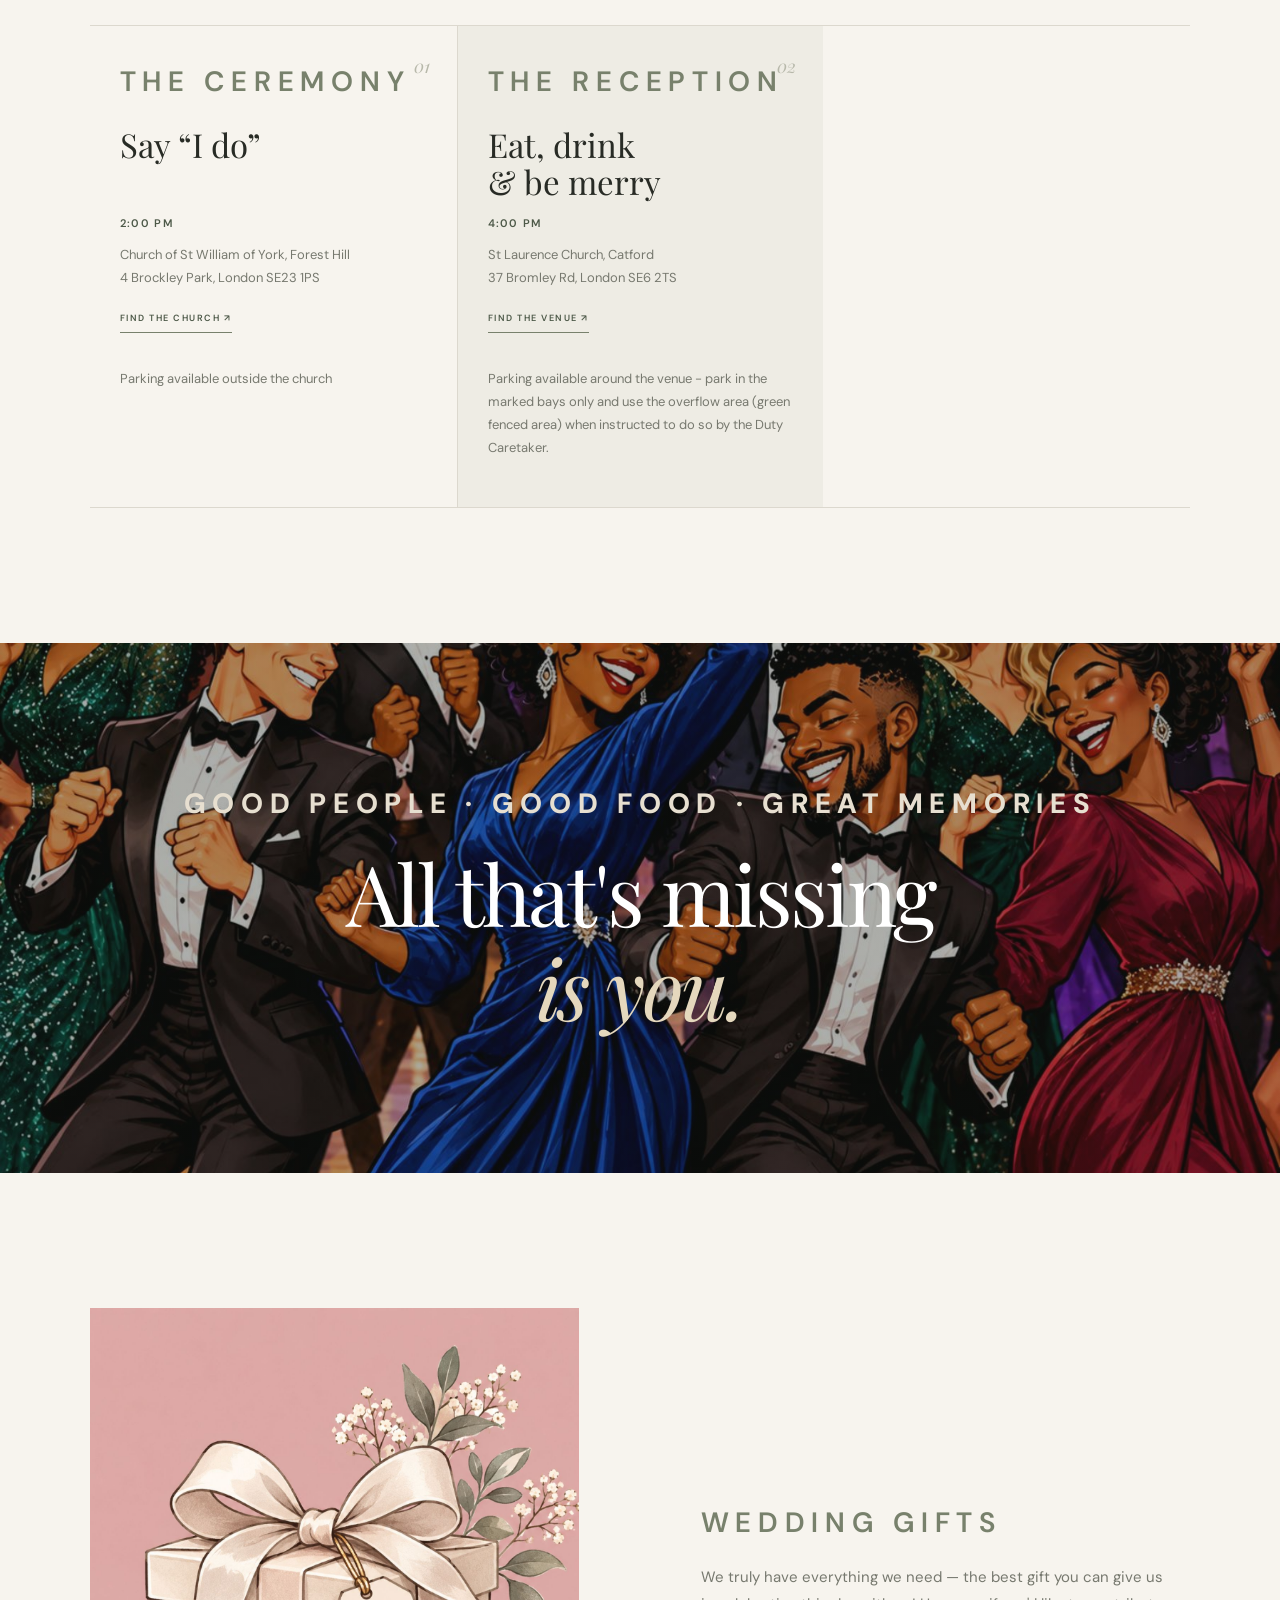
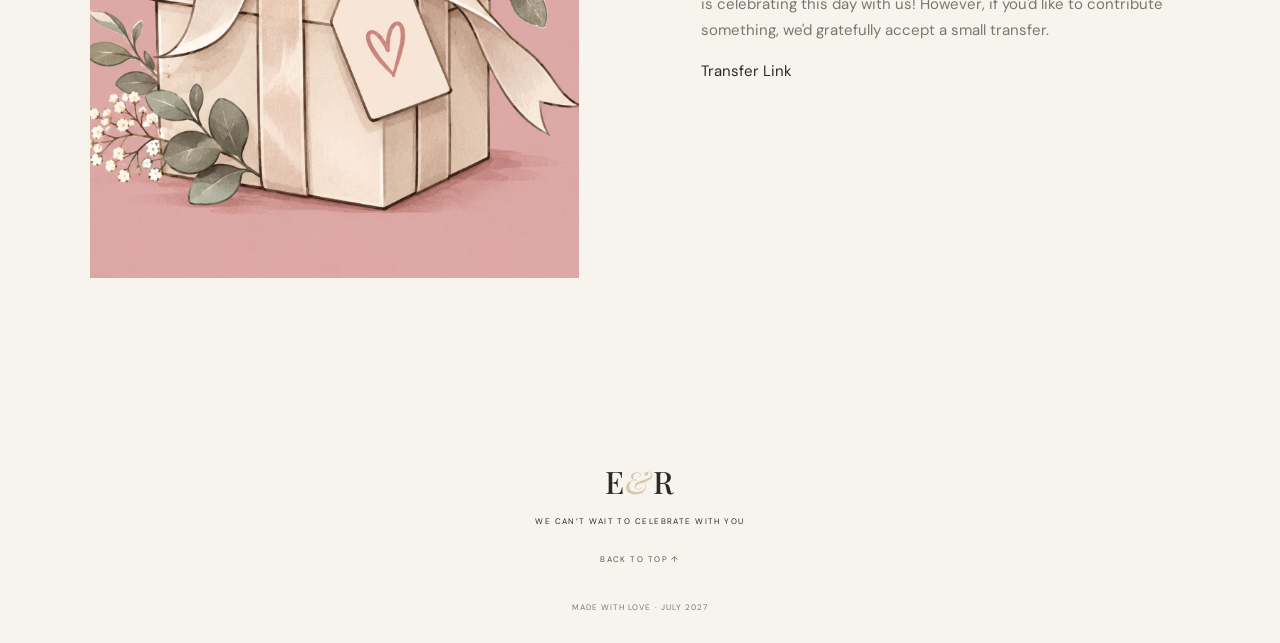
==== commit 9a4b62c9: "Switch music source to mp3" ====
--- a/index.html
+++ b/index.html
@@ -44,7 +44,7 @@
     import { initSoundToggle } from './sound-toggle.js';
 
     const music = initMusicPlayer({
-      src: './Somewhere_Only_We_Know.wav',
+      src: './Somewhere_Only_We_Know.mp3',
       mutedInitially: false,
       loop: true,
       volumeWhenUnmuted: 0.8
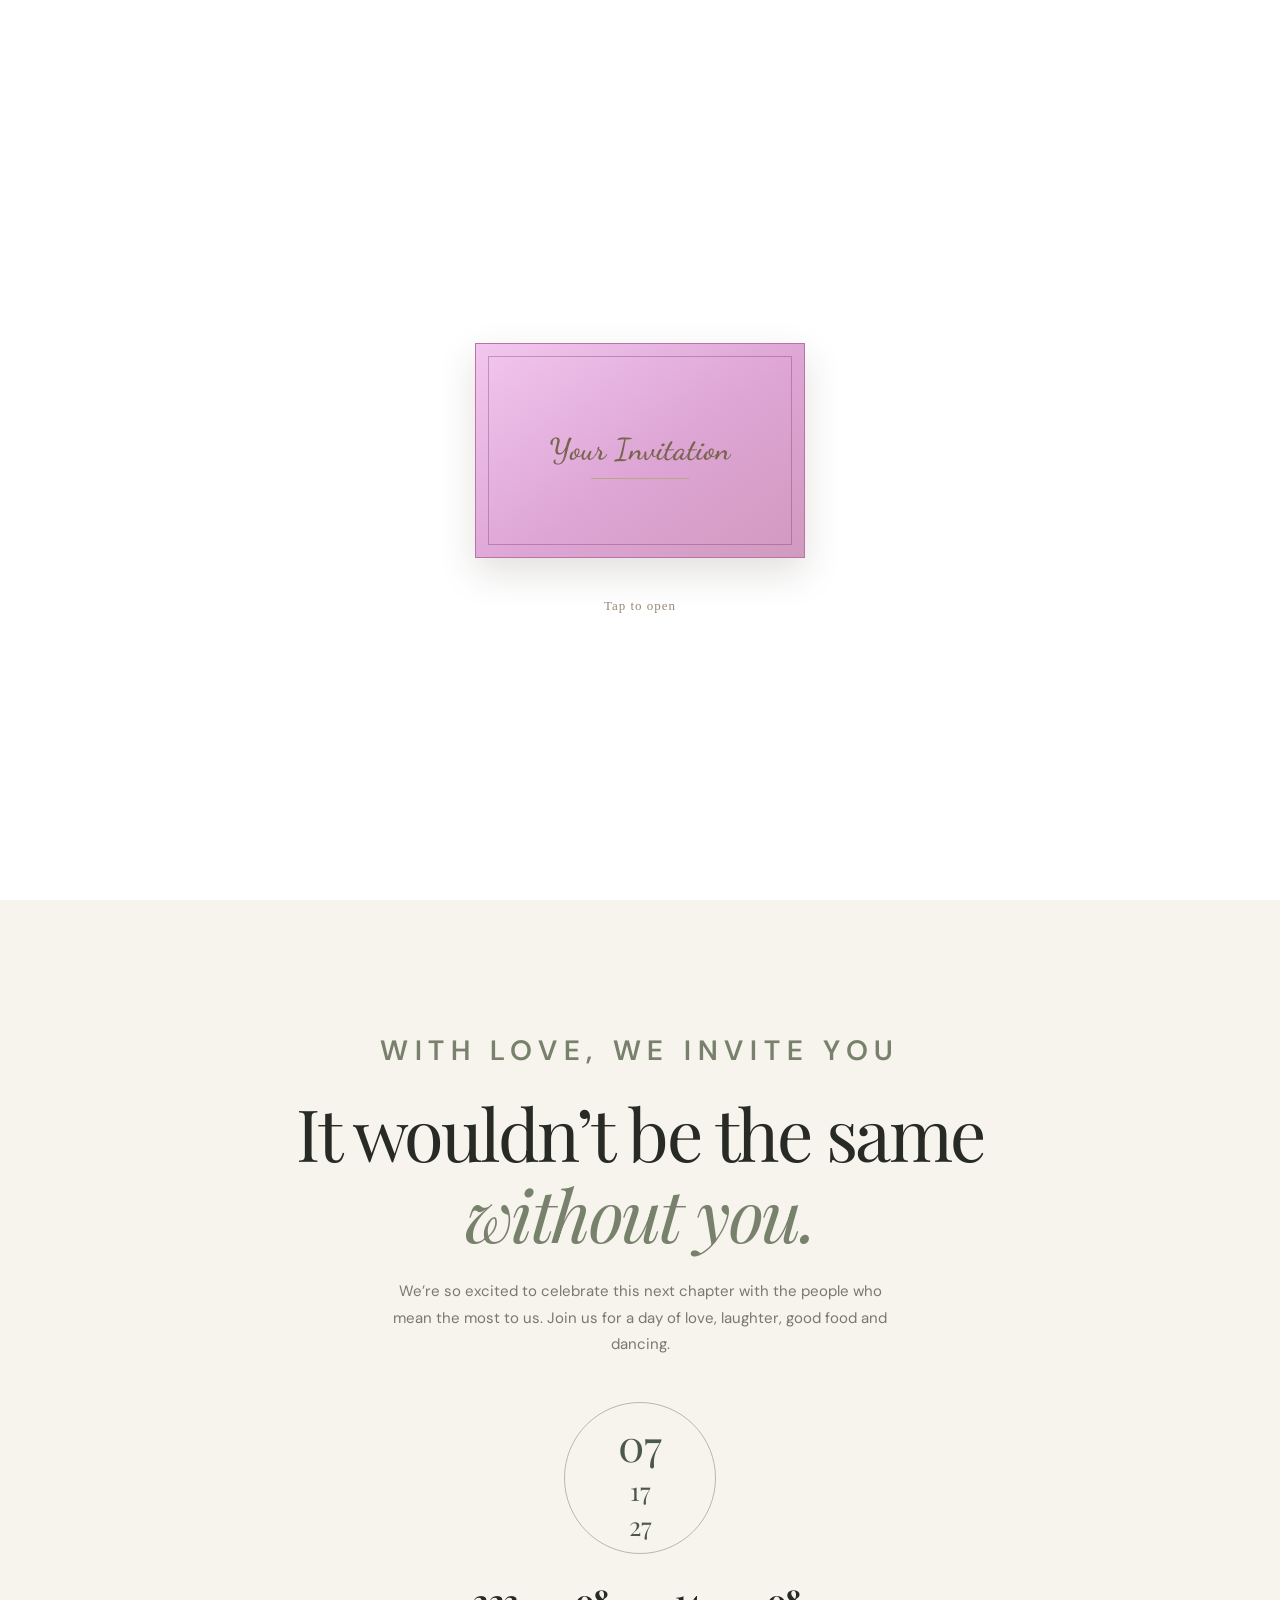
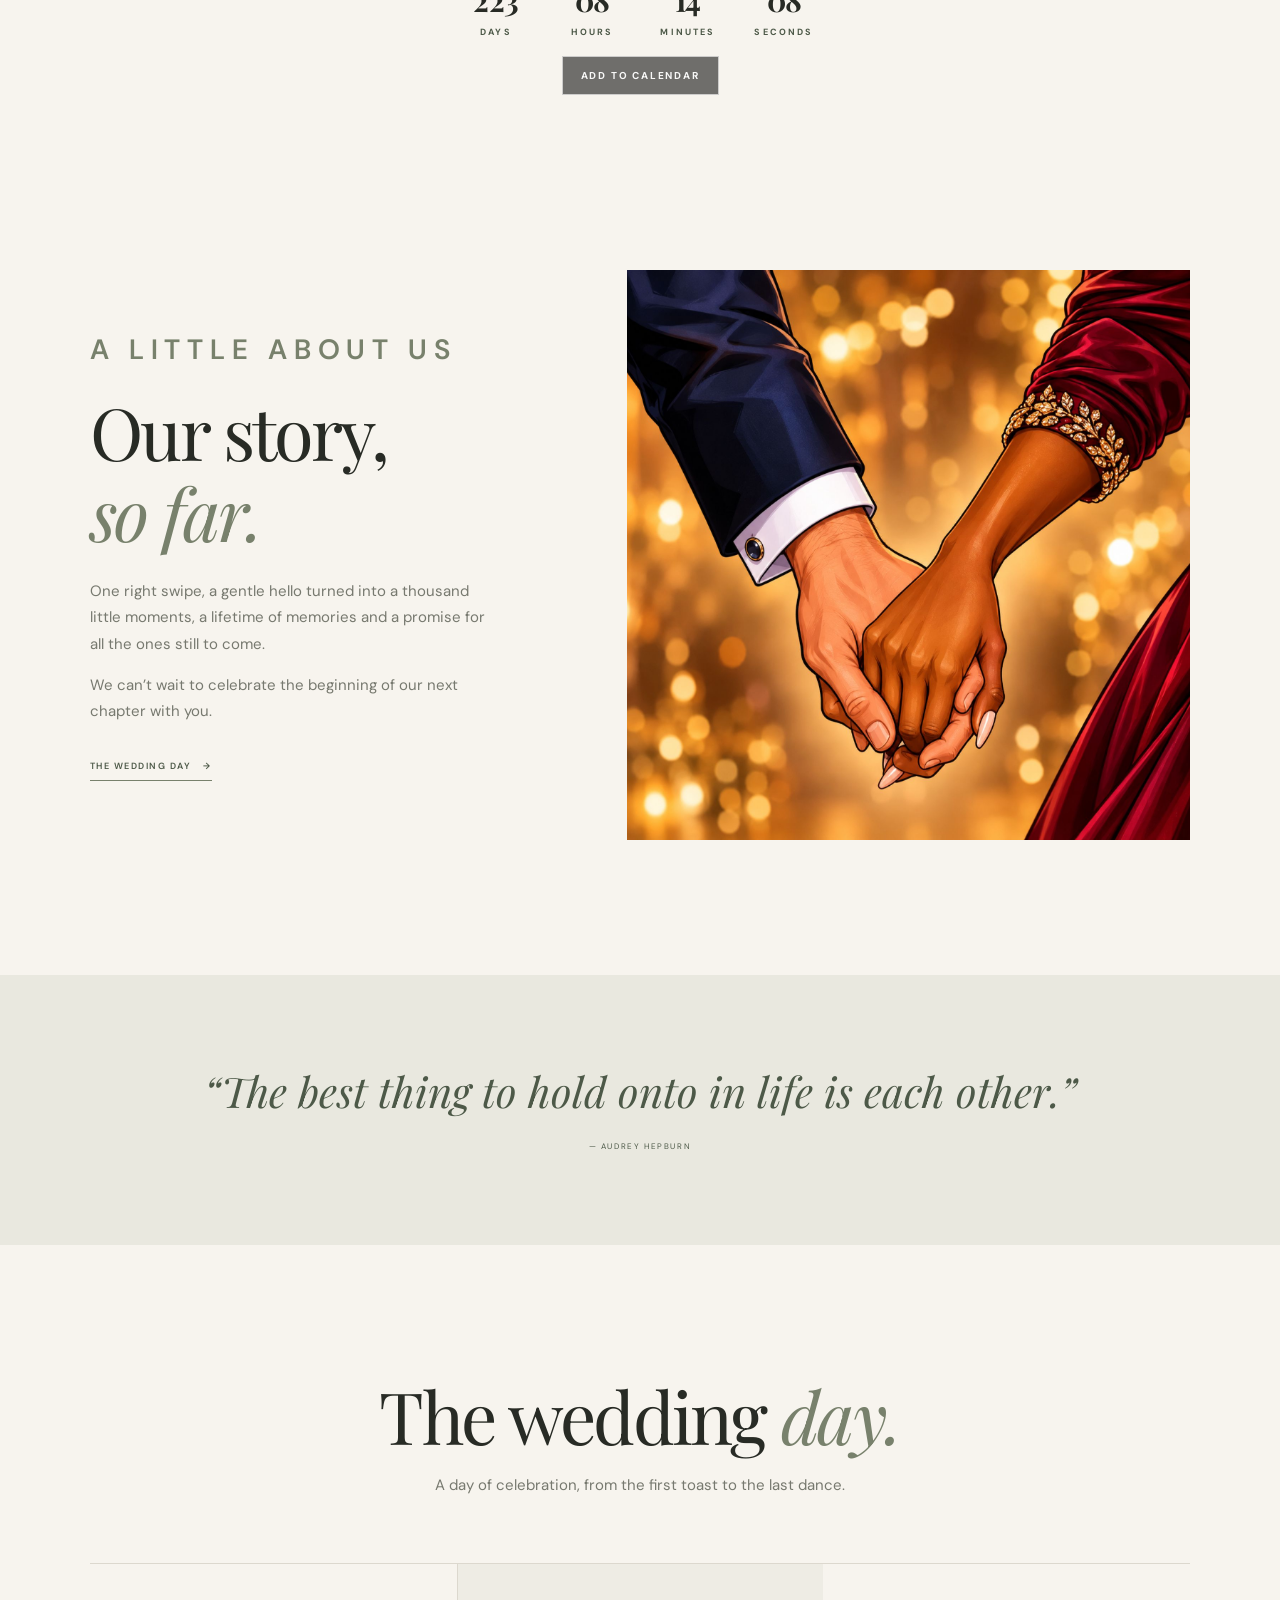
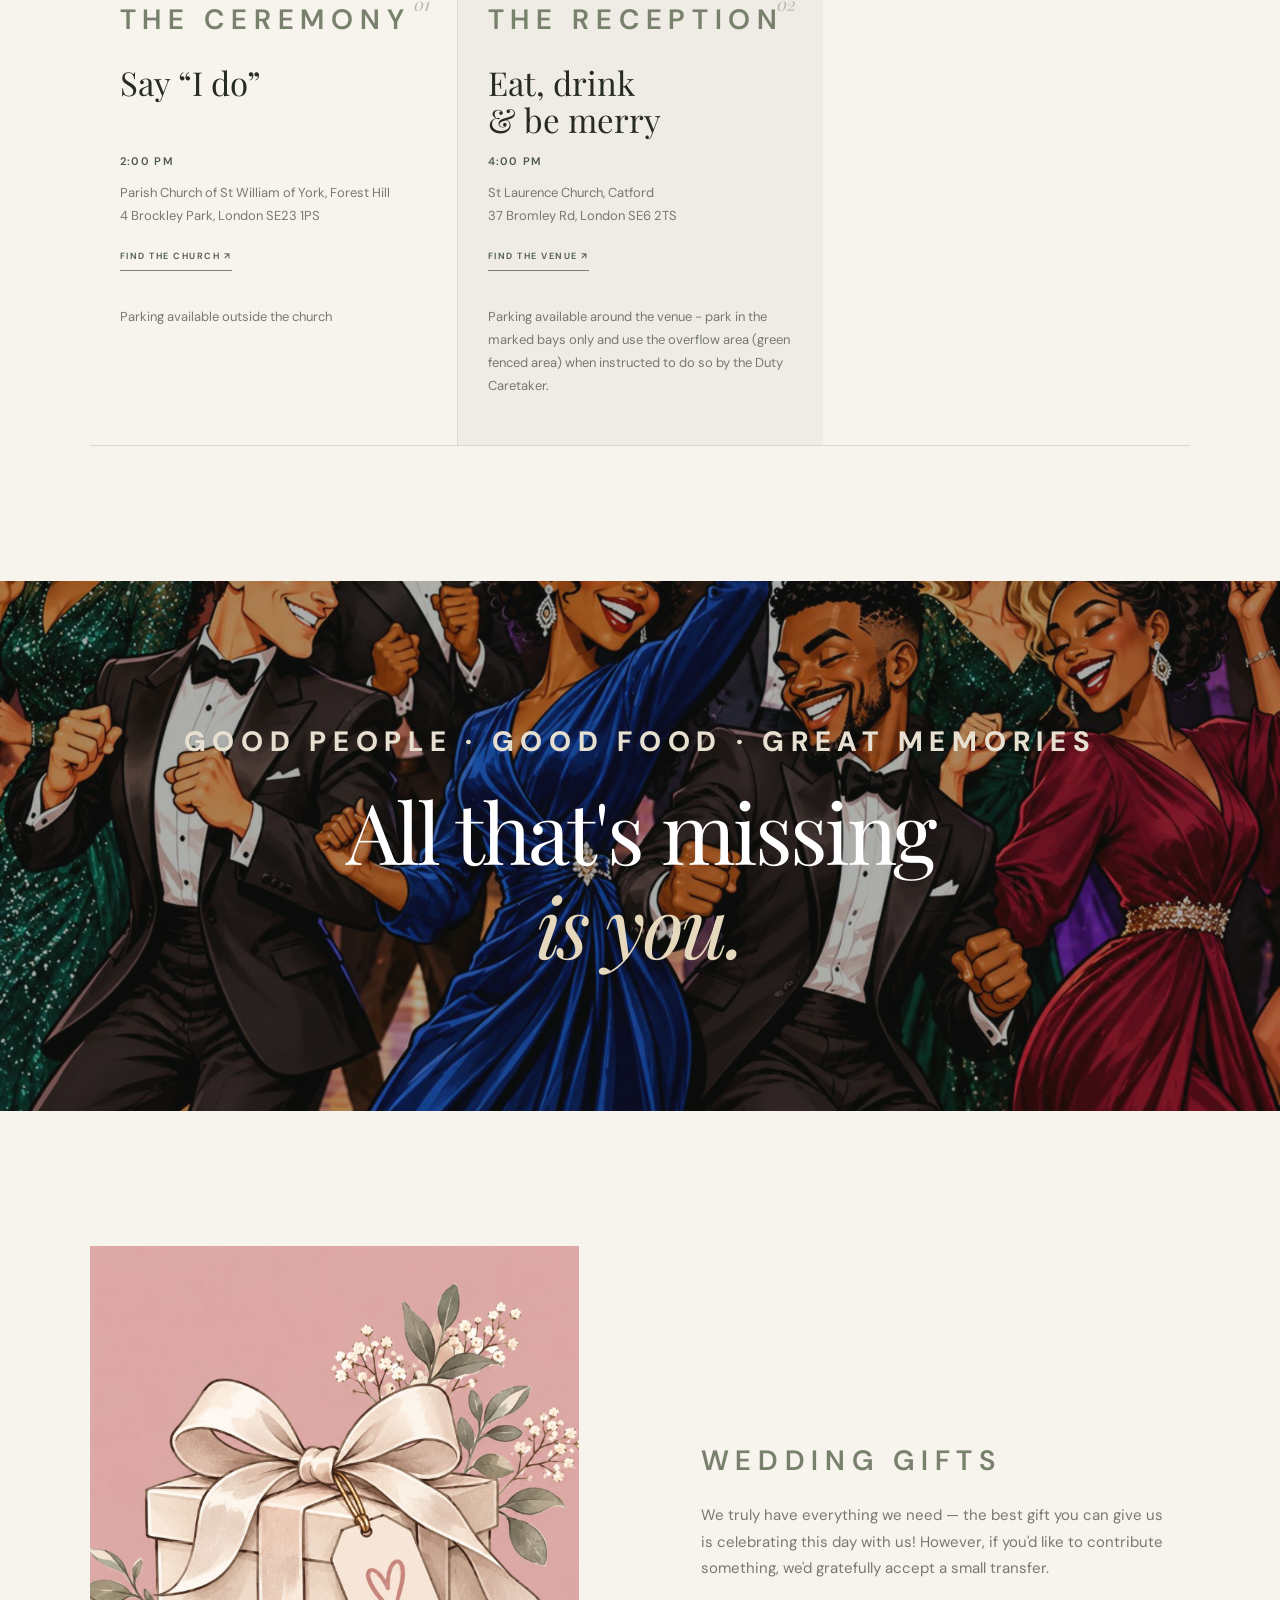
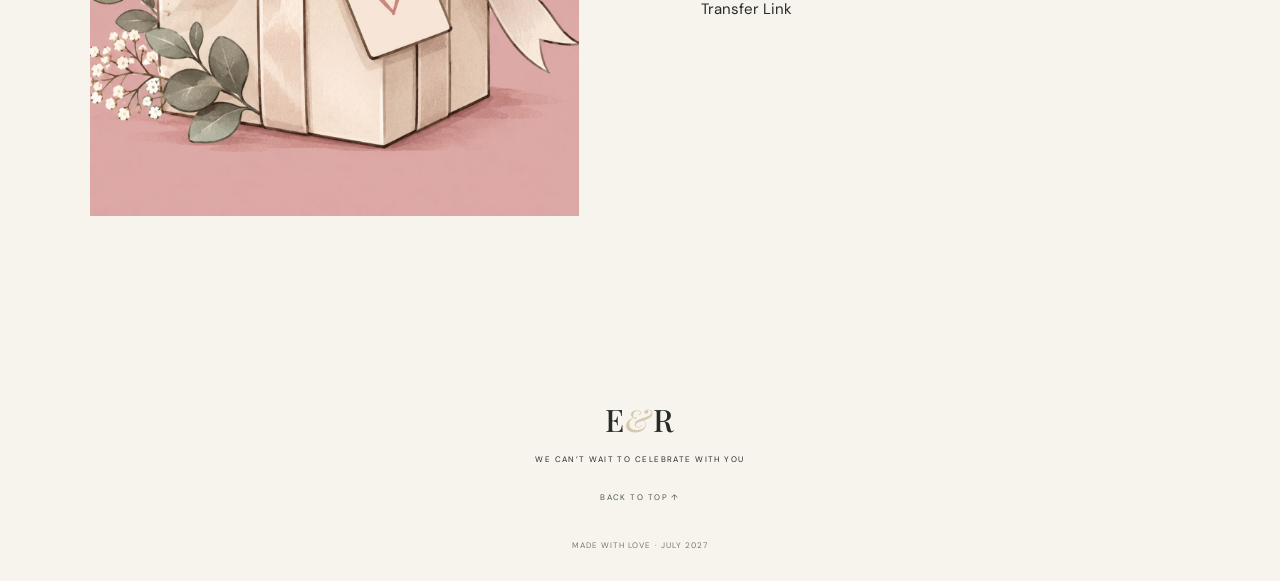
==== commit 0419bca4: "Remove SAVE THE DATE and update ceremony church name" ====
--- a/index.html
+++ b/index.html
@@ -153,7 +153,6 @@
 
     <section class="details section-pad" id="details">
       <div class="section-heading reveal">
-        <p class="eyebrow">SAVE THE DATE</p>
         <h2>The wedding <em>day.</em></h2>
         <p class="section-intro">A day of celebration, from the first toast to the last dance.</p>
       </div>
@@ -163,7 +162,7 @@
           <p class="eyebrow">THE CEREMONY</p>
           <h3>Say “I do”</h3>
           <p class="event-time" data-ceremony="ceremony-time"></p>
-          <p>Church of St William of York, Forest Hill<br>4 Brockley Park, London SE23 1PS</p>
+          <p>Parish Church of St William of York, Forest Hill<br>4 Brockley Park, London SE23 1PS</p>
           <a class="text-link" href="https://maps.app.goo.gl/xZTHjWREodADs2bD7" target="_blank" rel="noreferrer">FIND THE CHURCH ↗</a>
           <p>&nbsp;</p>
           <p>Parking available outside the church</p>
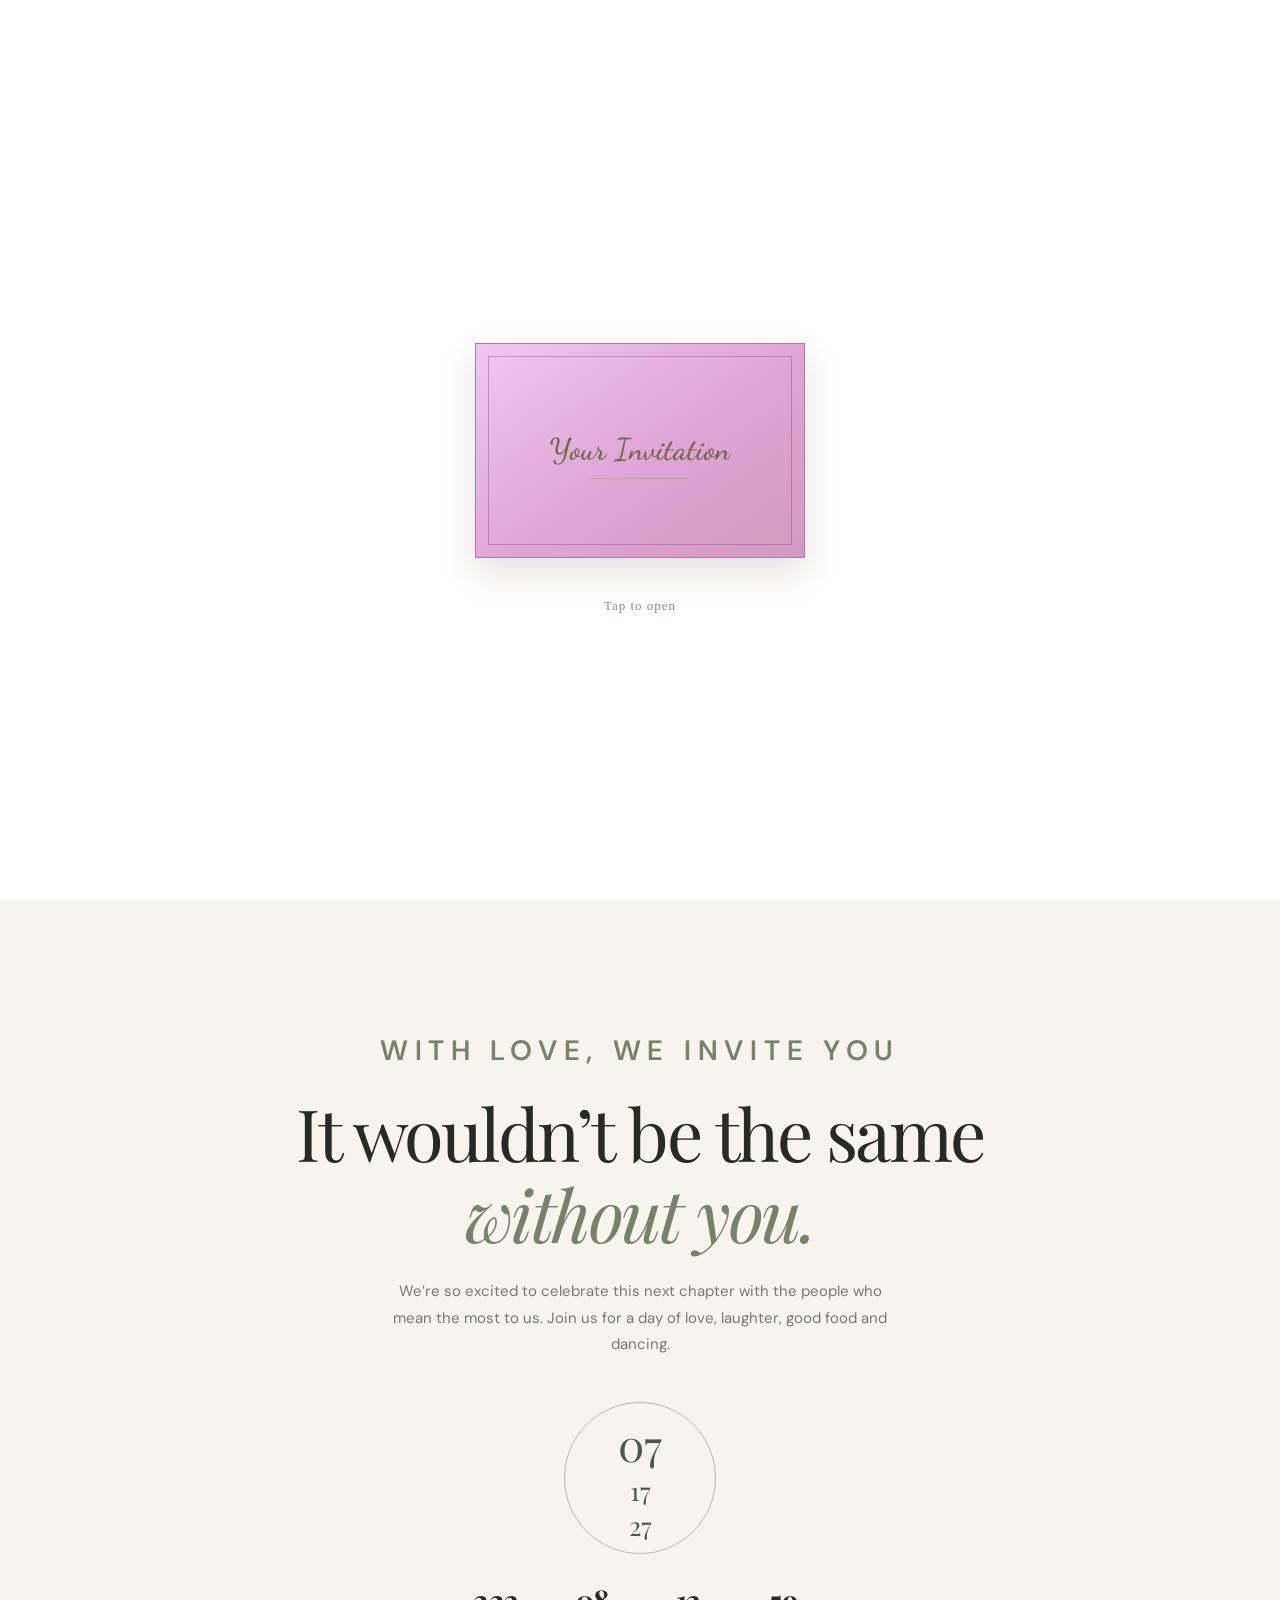
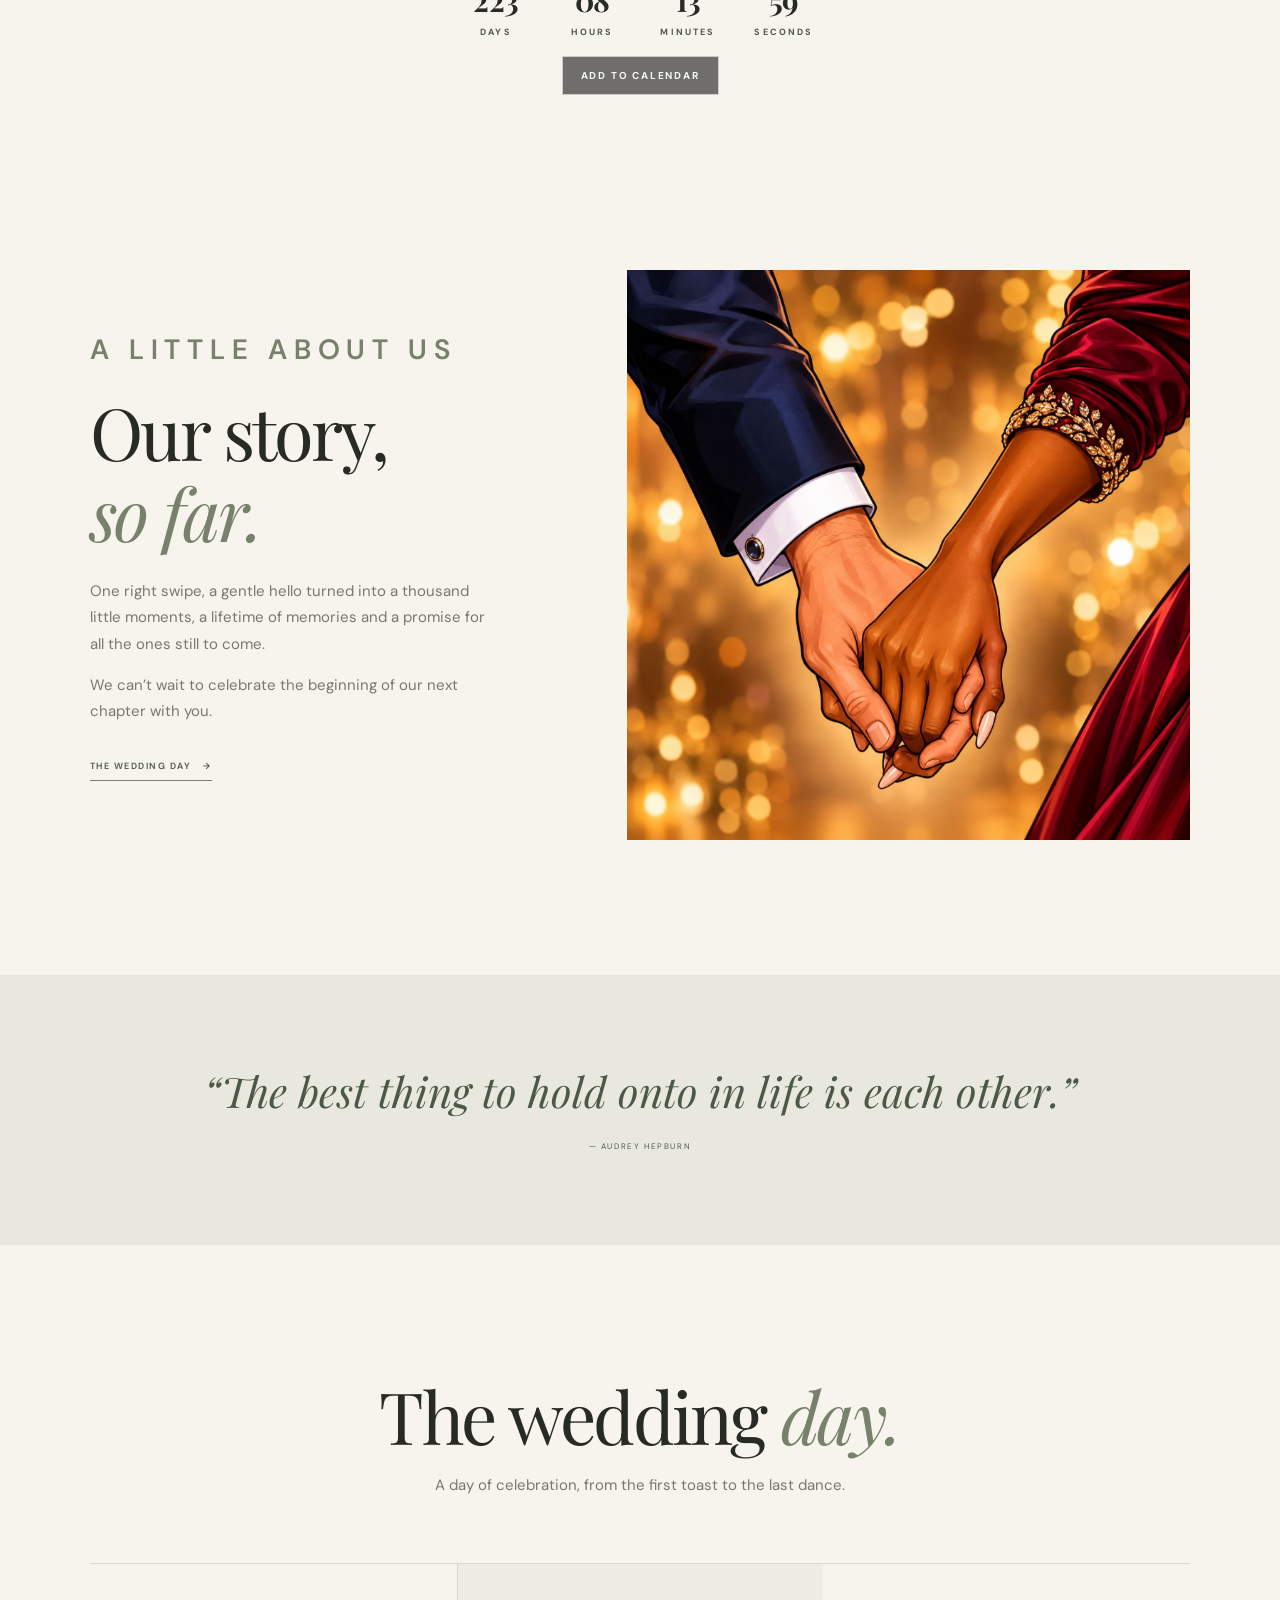
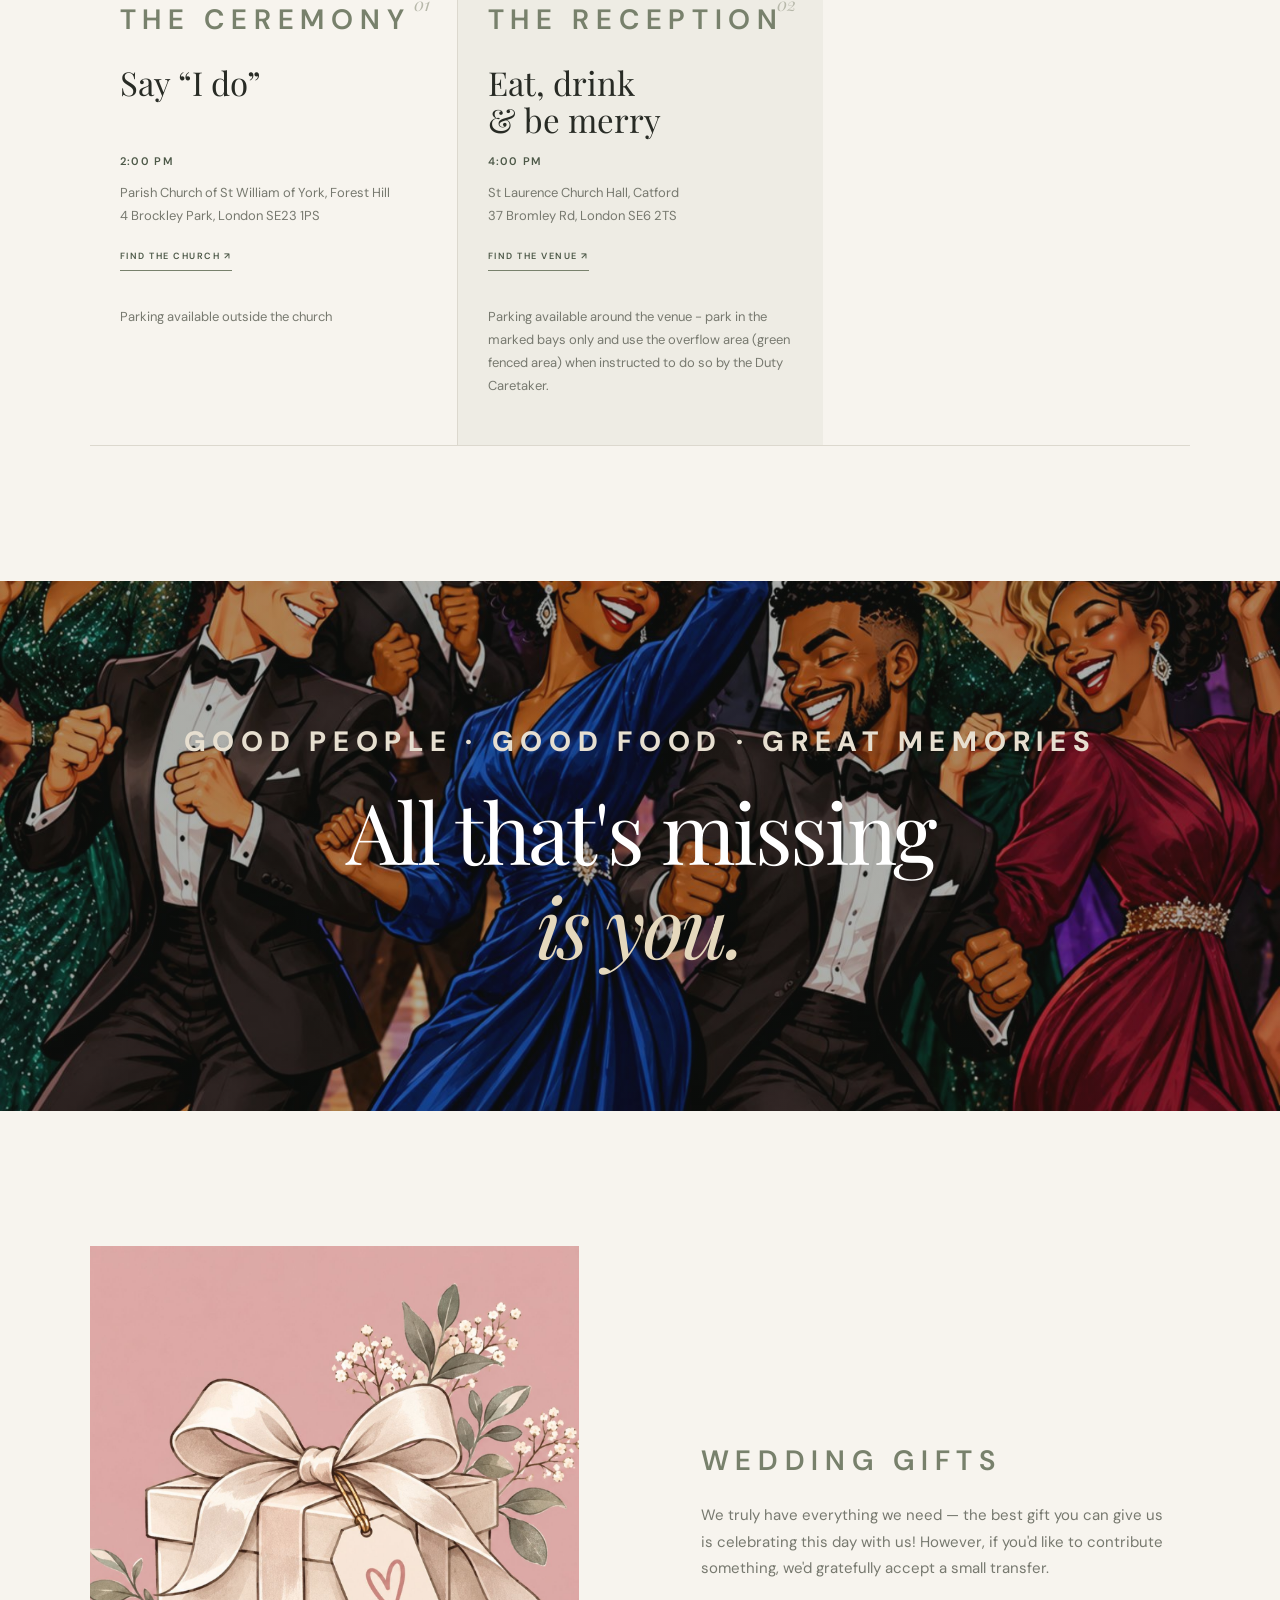
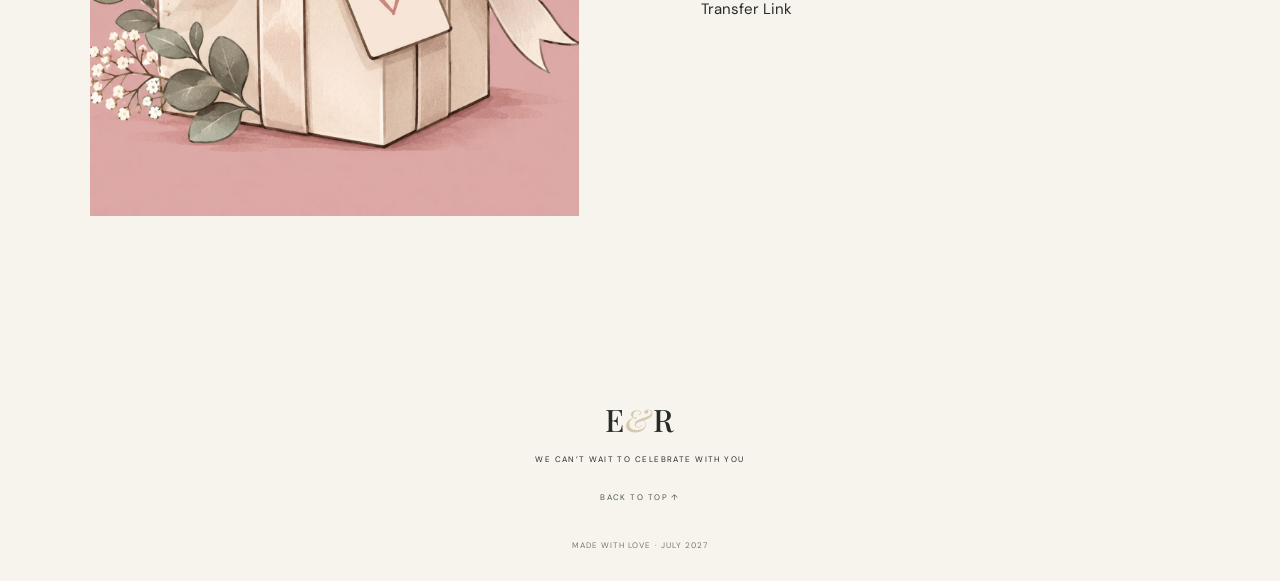
==== commit 3c1547f5: "Update venue name to St Laurence Church Hall" ====
--- a/index.html
+++ b/index.html
@@ -172,7 +172,7 @@
           <p class="eyebrow">THE RECEPTION</p>
           <h3>Eat, drink<br>& be merry</h3>
           <p class="event-time" data-ceremony="reception-time"></p>
-          <p>St Laurence Church, Catford<br>37 Bromley Rd, London SE6 2TS</p>
+          <p>St Laurence Church Hall, Catford<br>37 Bromley Rd, London SE6 2TS</p>
           <a class="text-link" href="https://maps.app.goo.gl/p37Xrpnu1WCtahAE7" target="_blank" rel="noreferrer">FIND THE VENUE ↗</a>
           <p>&nbsp;</p>
           <p>Parking available around the venue - park in the marked bays only and use the overflow area (green fenced area) when instructed to do so by the Duty Caretaker.</p>
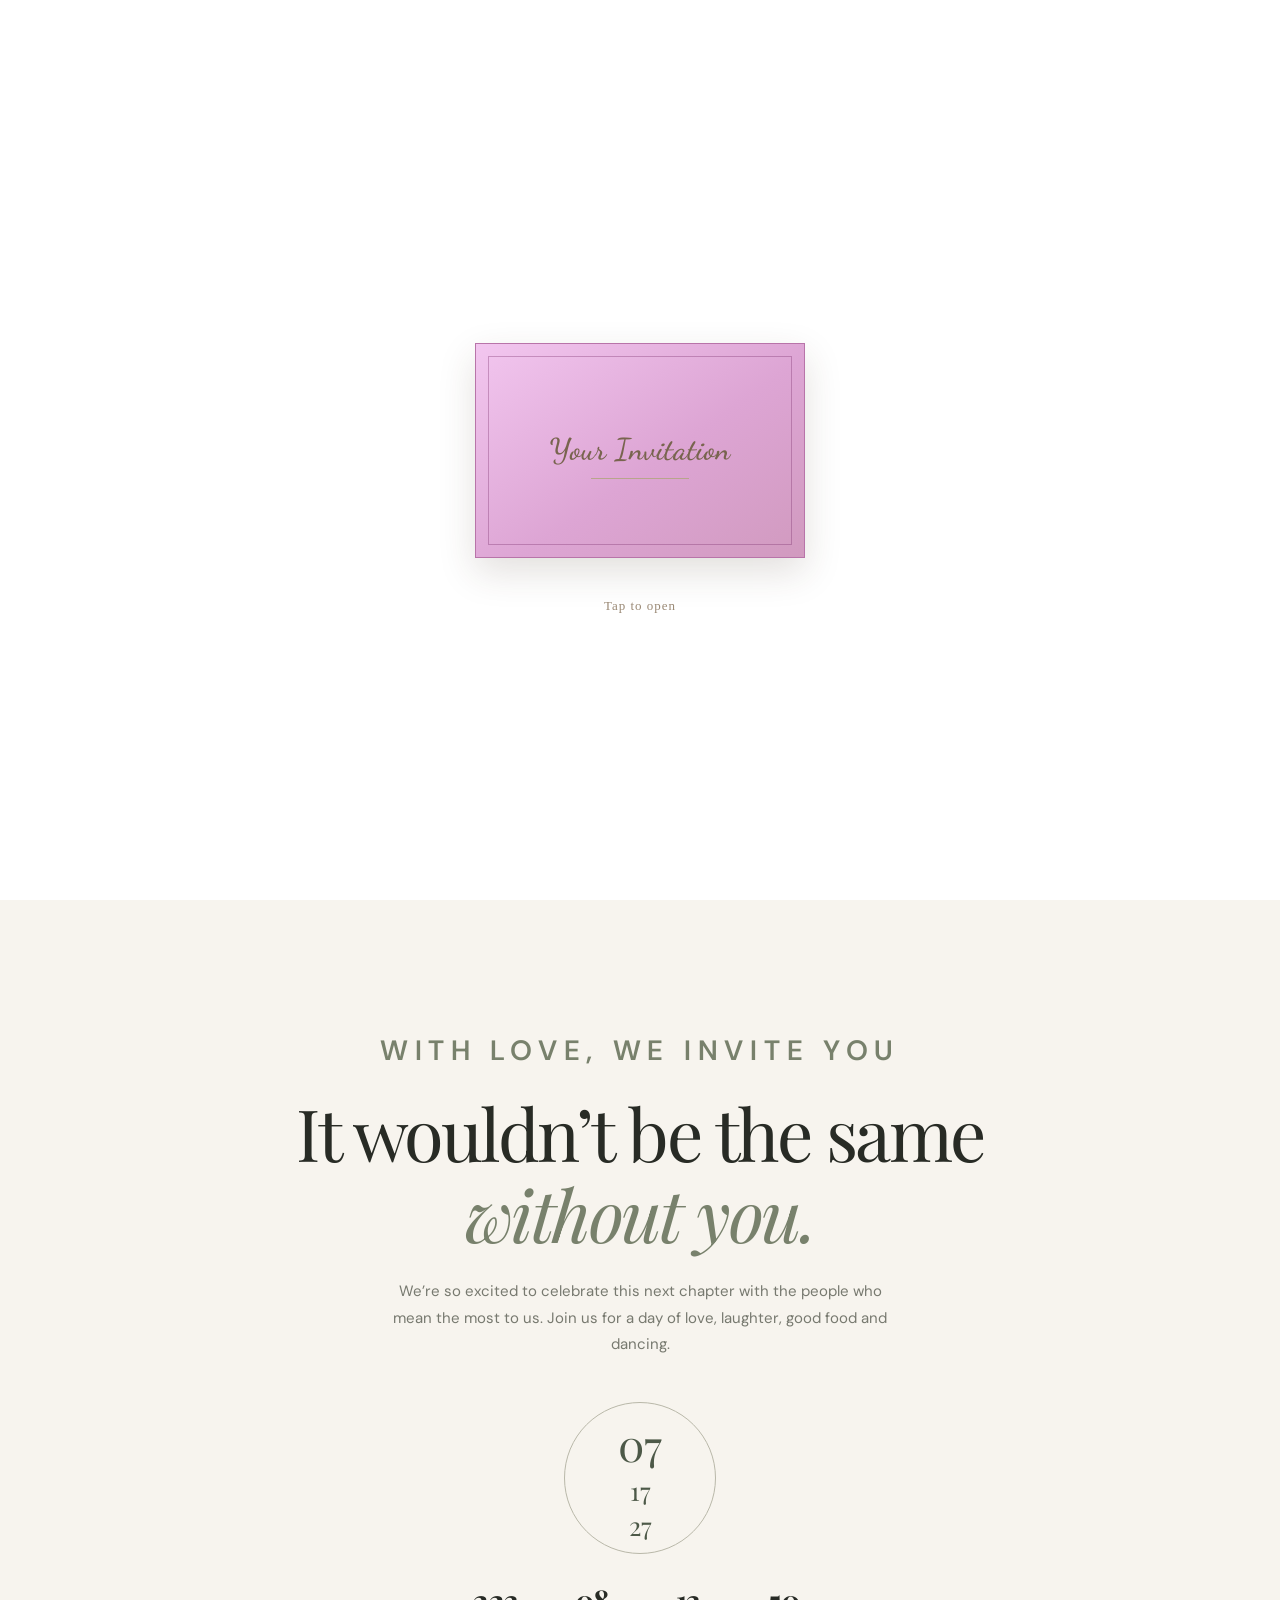
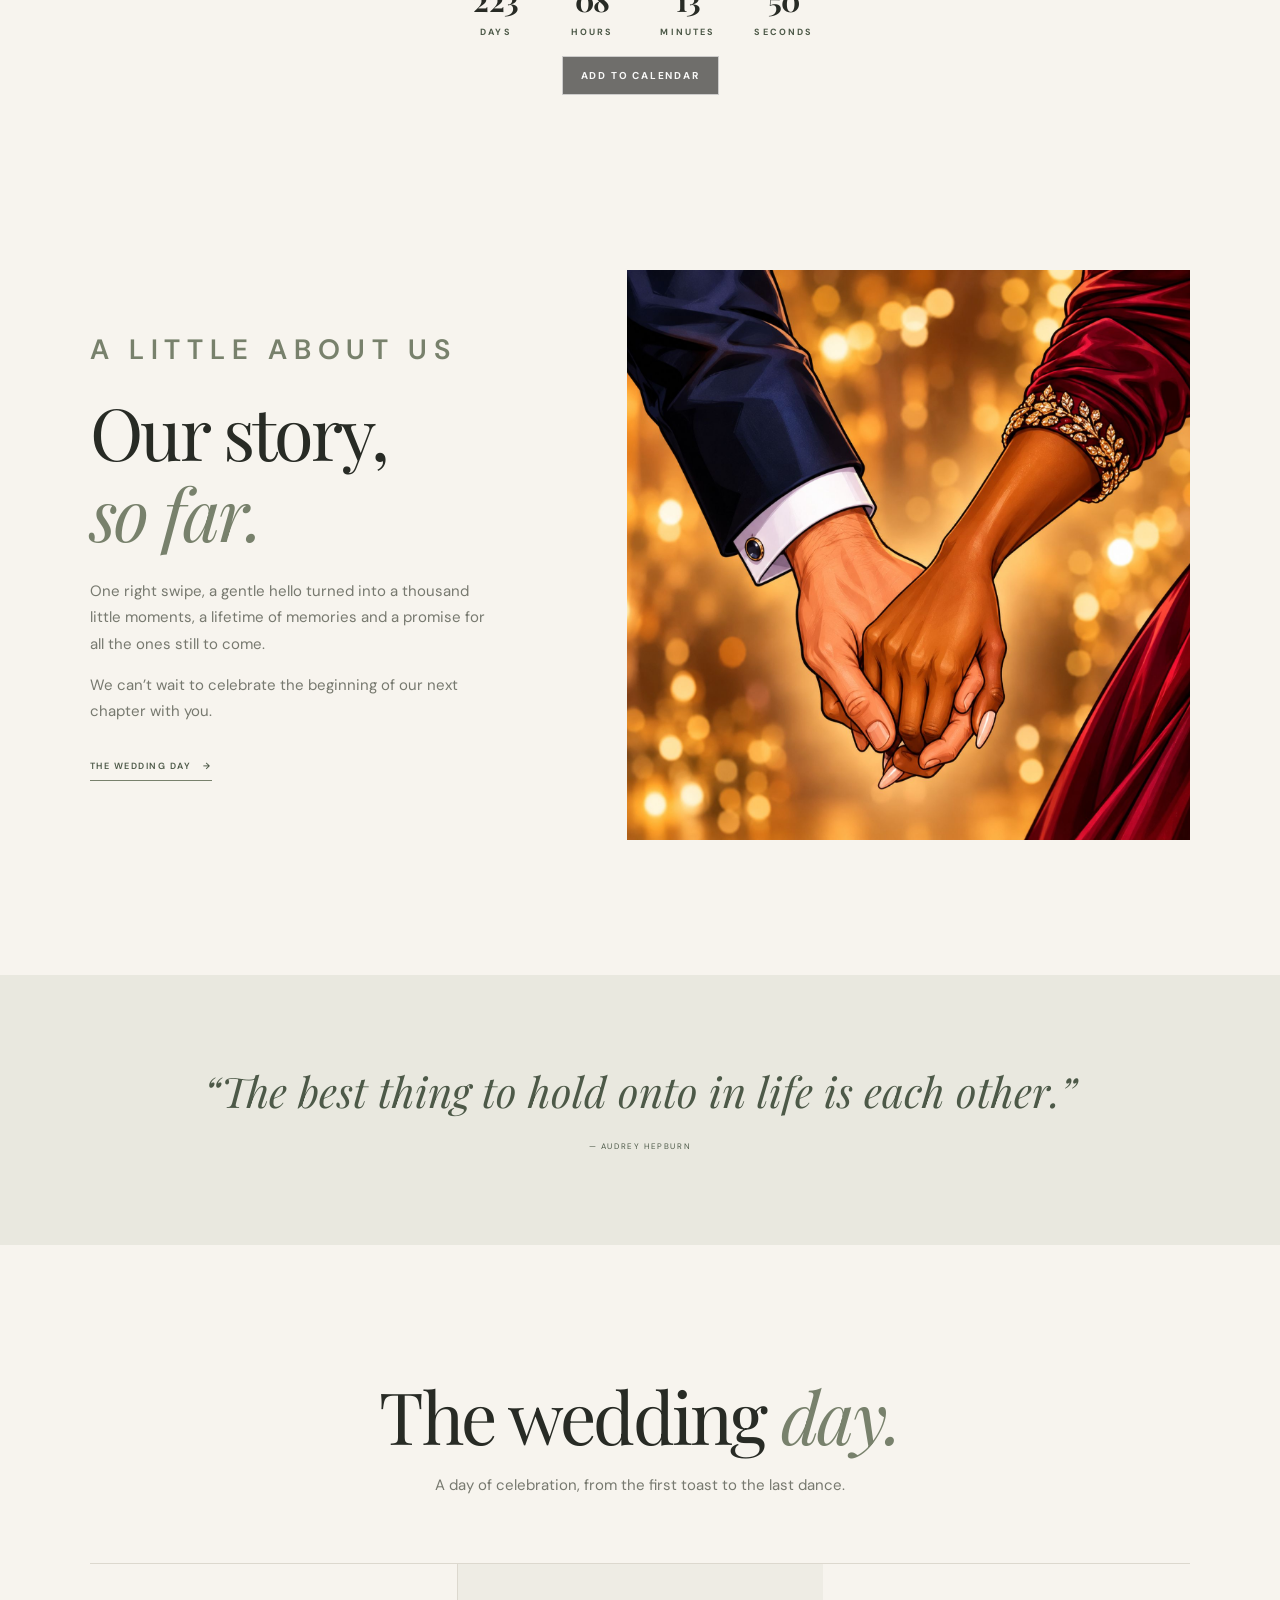
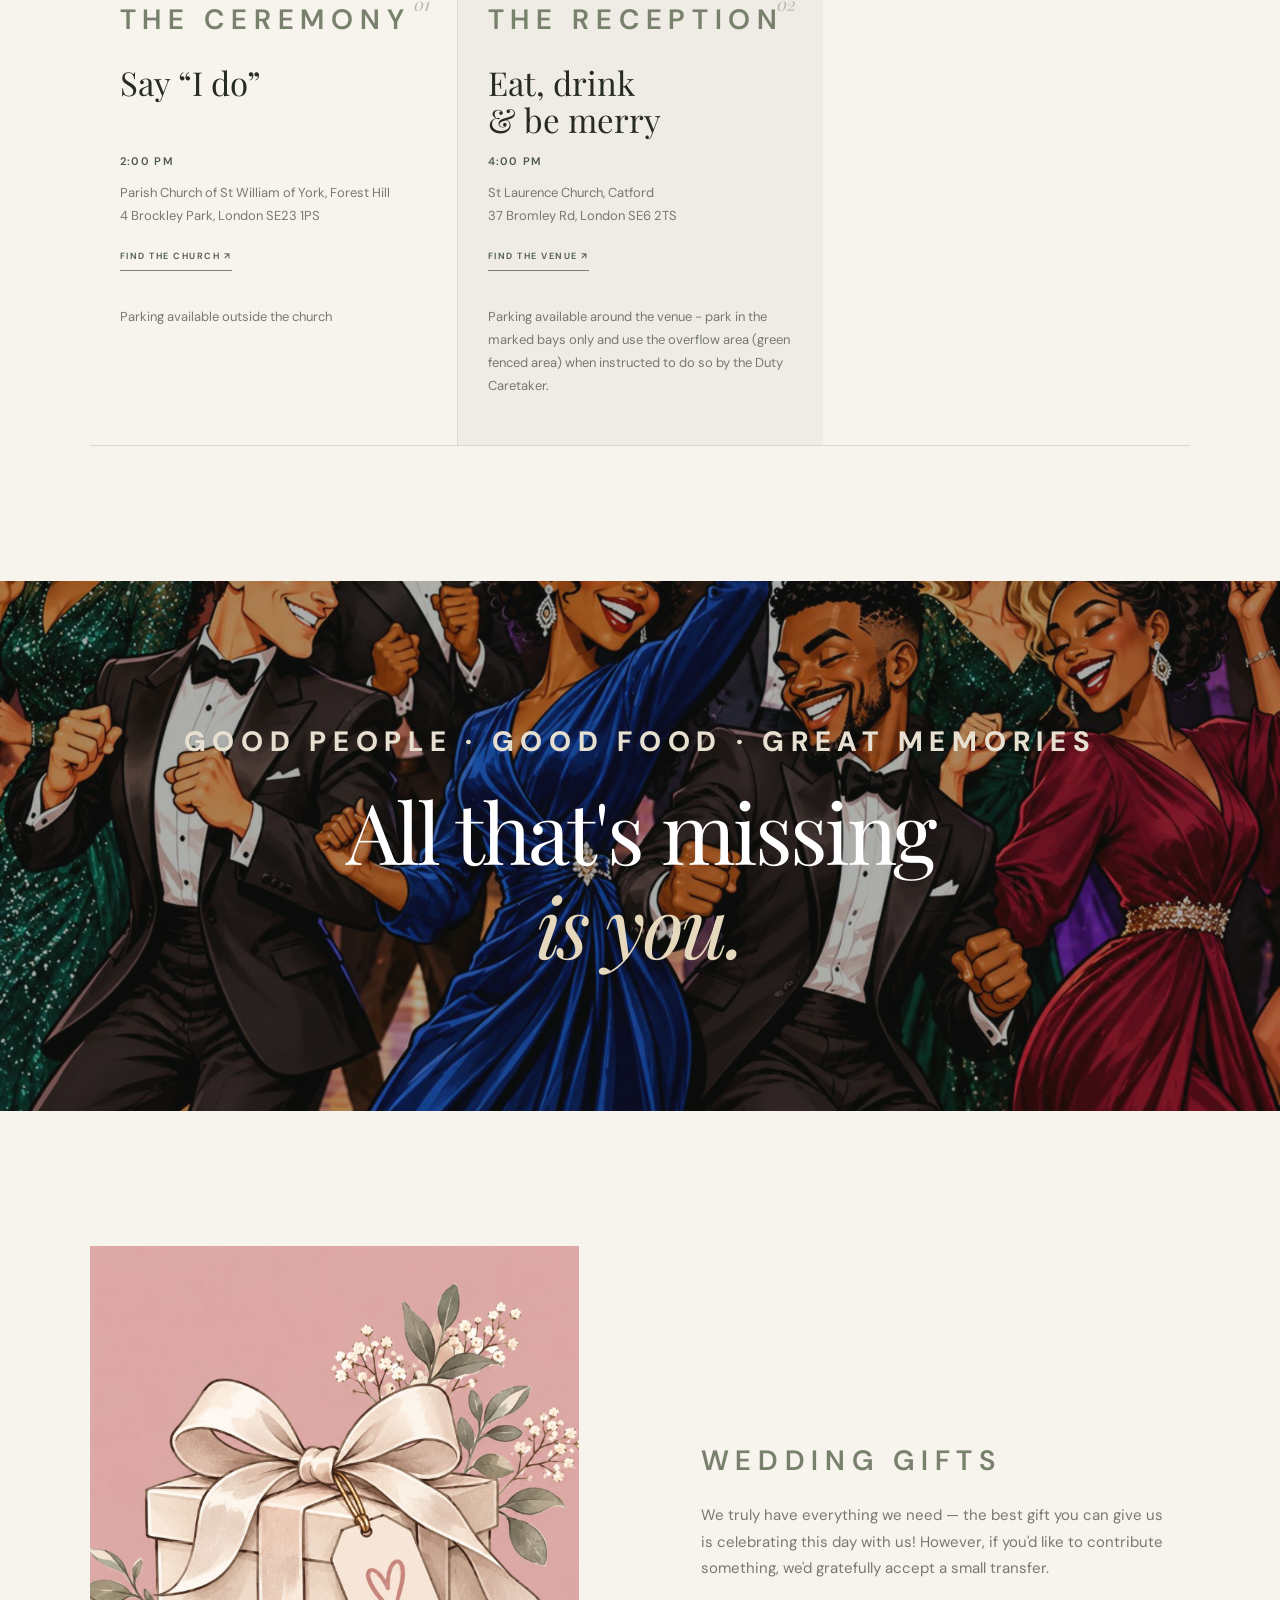
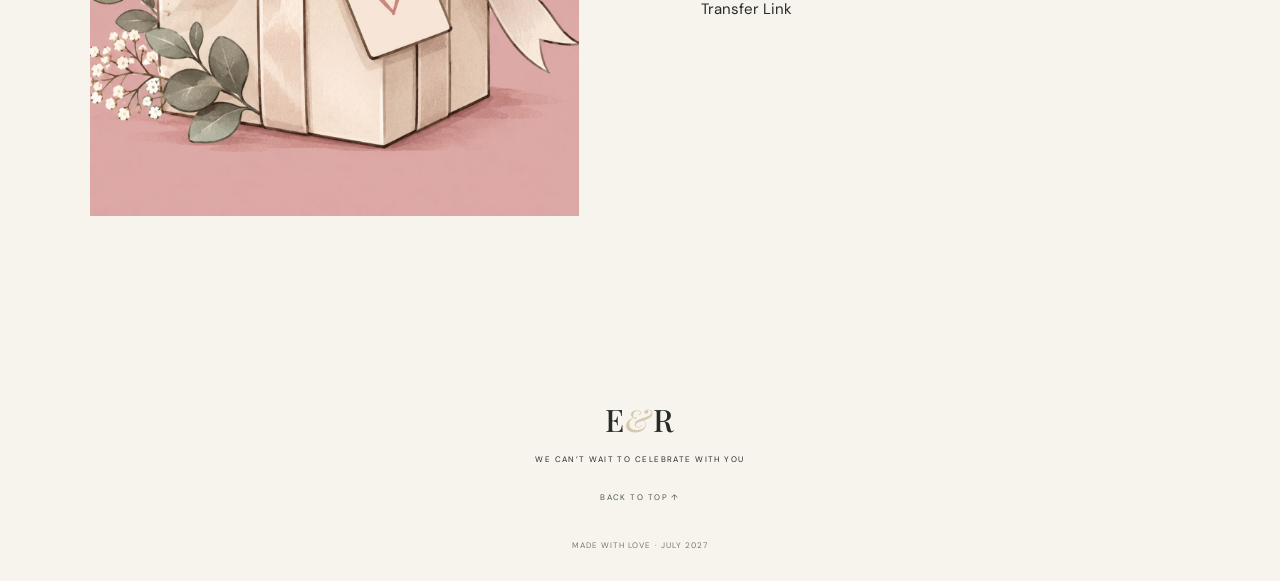
==== commit d466af2e: "Adding quote" ====
--- a/index.html
+++ b/index.html
@@ -85,6 +85,8 @@
         <p class="hero-subtitle">ARE GETTING MARRIED</p>
         <div class="hero-rule"></div>
         <p class="hero-date" data-ceremony="hero-date"></p>
+        <div class="hero-rule"></div>
+        <p class="hero-subtitle">He hath made all things beautiful in his  time <em>- Eccl 3:10</em></p>
         <a class="text-link light-link" href="#welcome">SCROLL TO EXPLORE <span aria-hidden="true">↓</span></a>
       </div>
       <p class="hero-side-note">A DAY TO REMEMBER</p>
@@ -172,7 +174,7 @@
           <p class="eyebrow">THE RECEPTION</p>
           <h3>Eat, drink<br>& be merry</h3>
           <p class="event-time" data-ceremony="reception-time"></p>
-          <p>St Laurence Church Hall, Catford<br>37 Bromley Rd, London SE6 2TS</p>
+          <p>St Laurence Church, Catford<br>37 Bromley Rd, London SE6 2TS</p>
           <a class="text-link" href="https://maps.app.goo.gl/p37Xrpnu1WCtahAE7" target="_blank" rel="noreferrer">FIND THE VENUE ↗</a>
           <p>&nbsp;</p>
           <p>Parking available around the venue - park in the marked bays only and use the overflow area (green fenced area) when instructed to do so by the Duty Caretaker.</p>
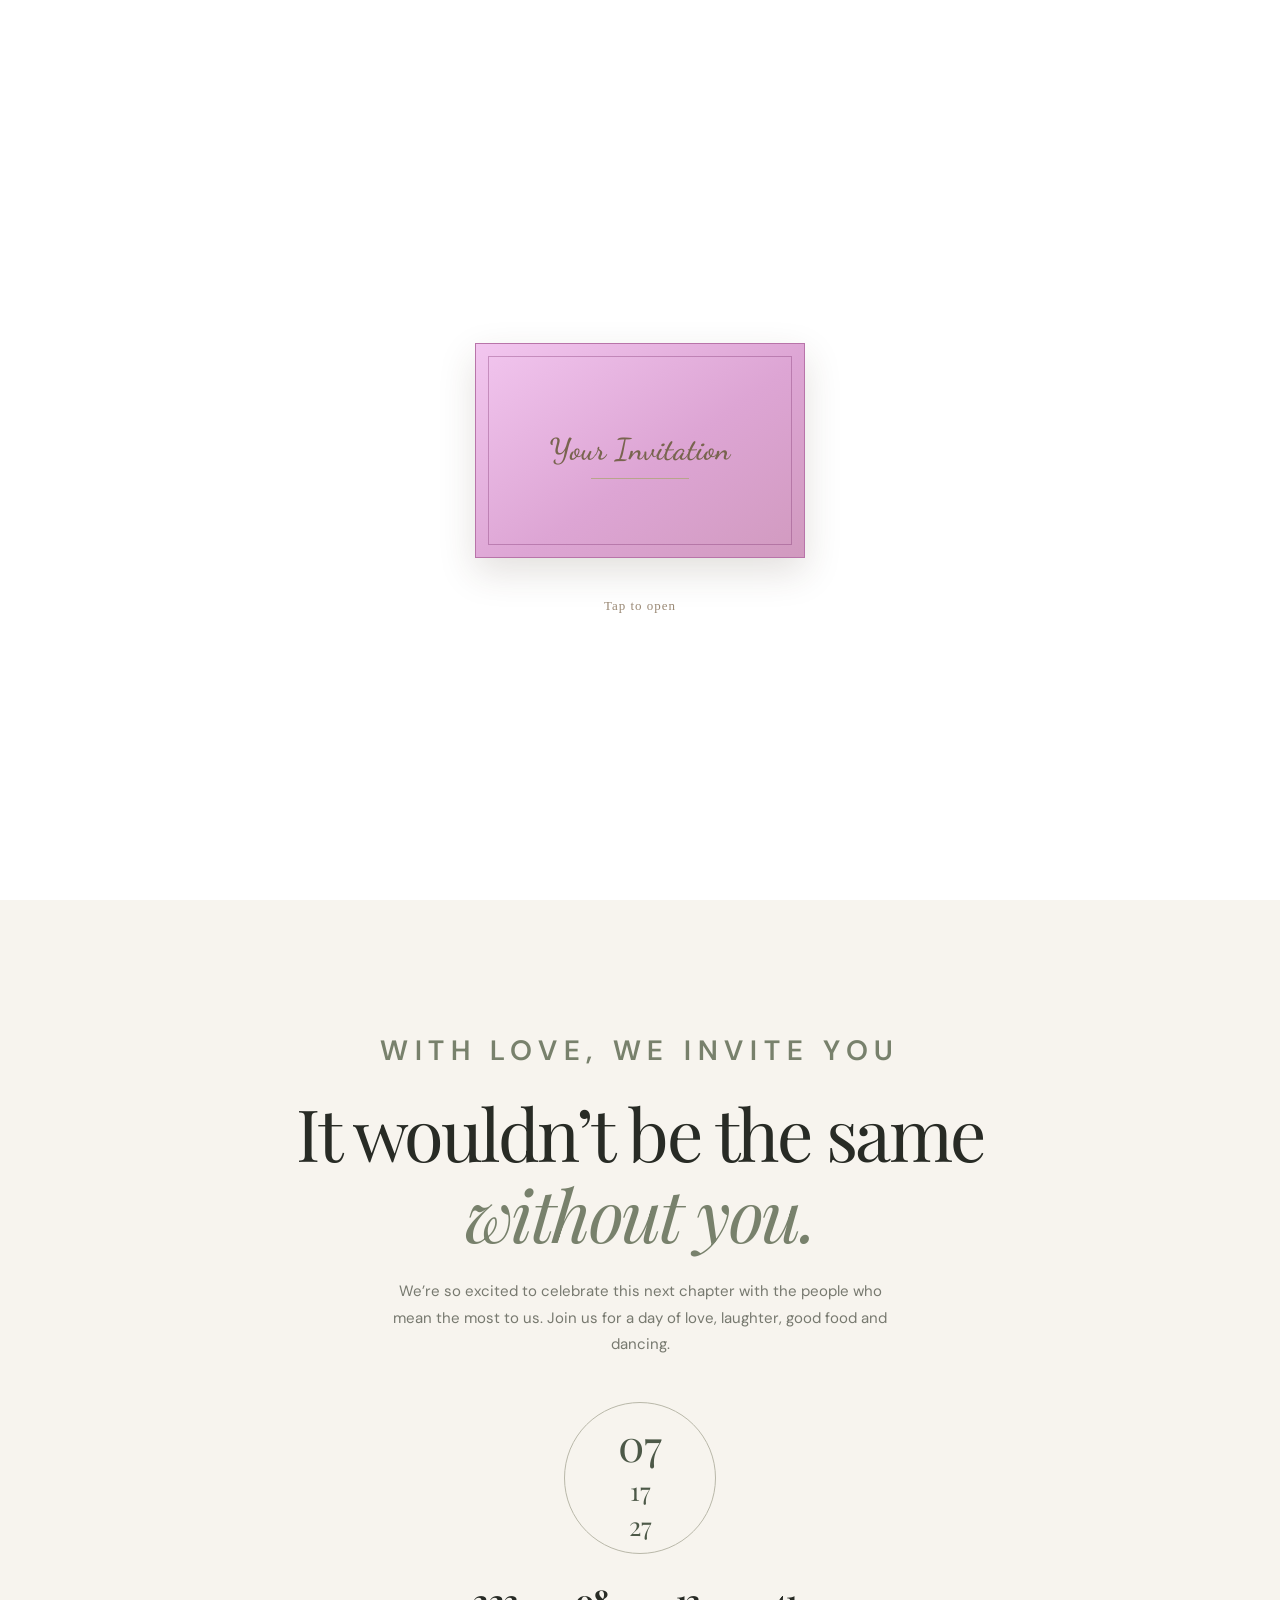
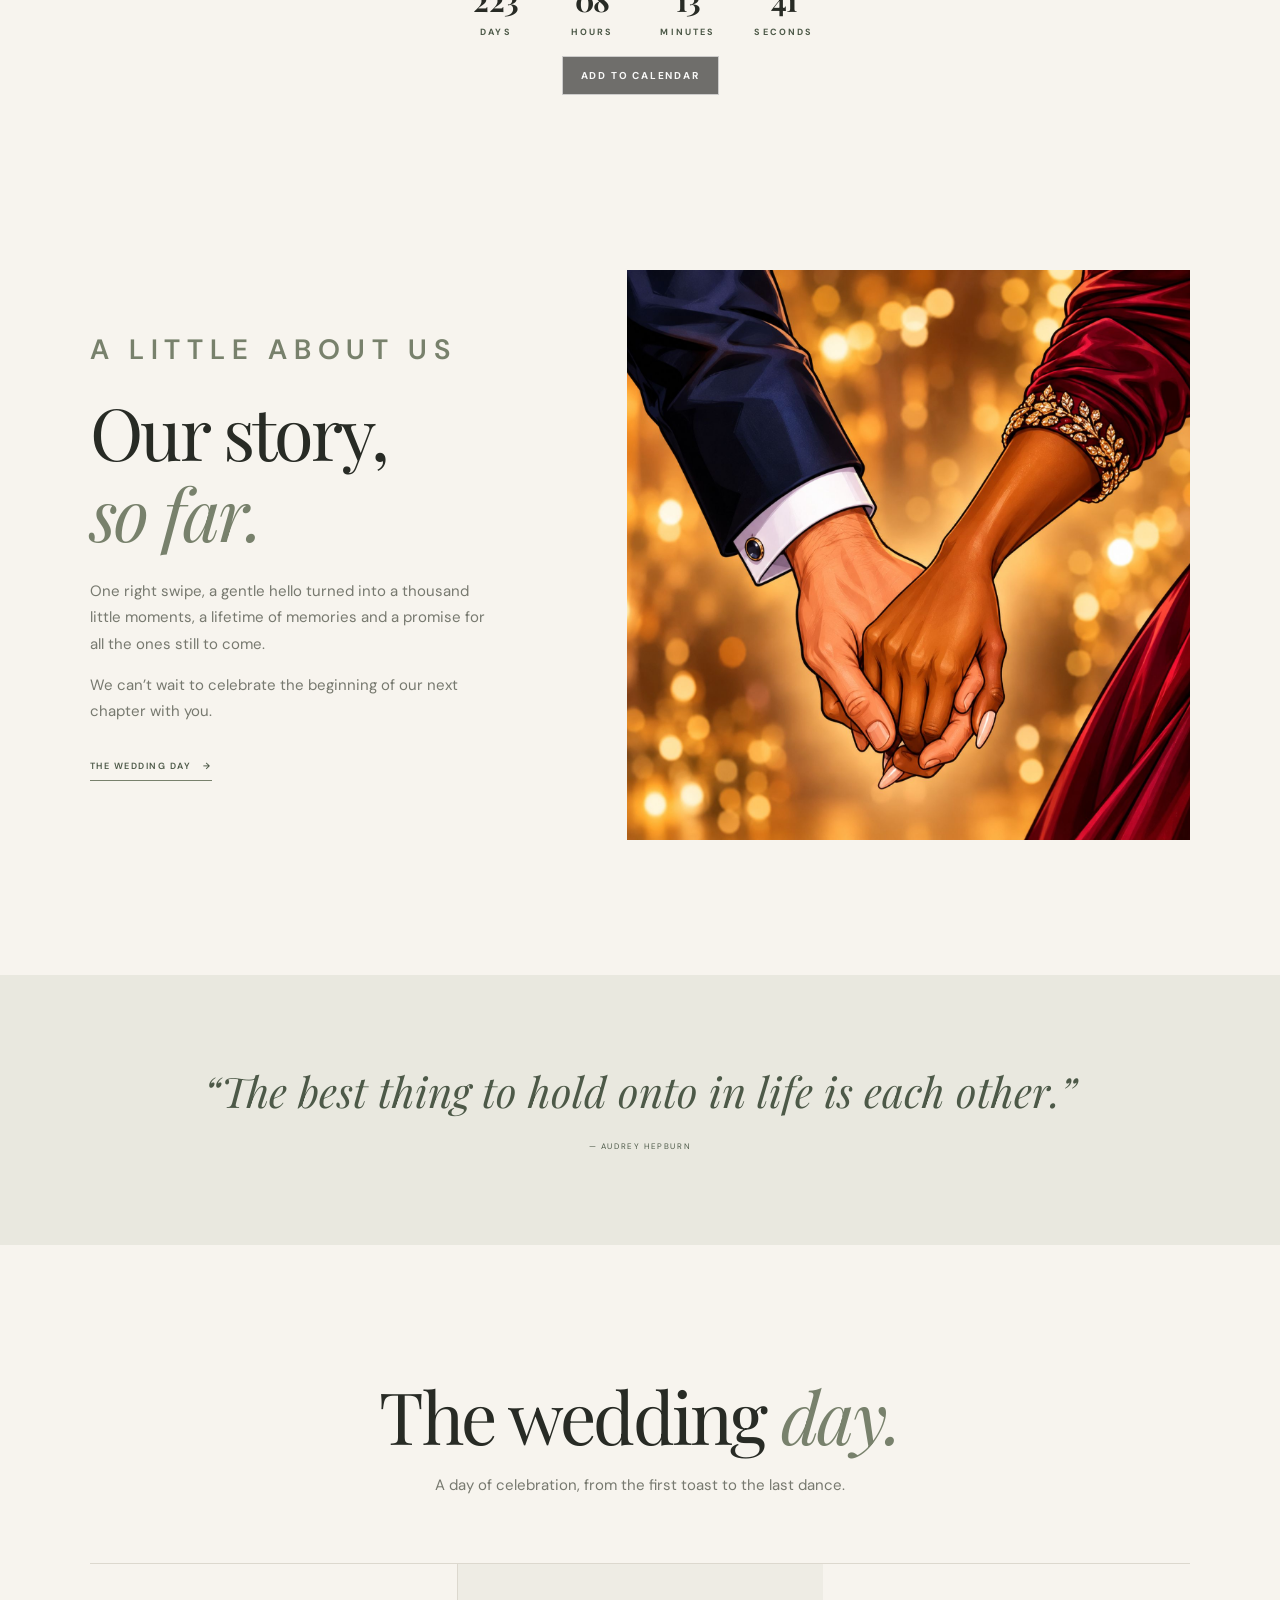
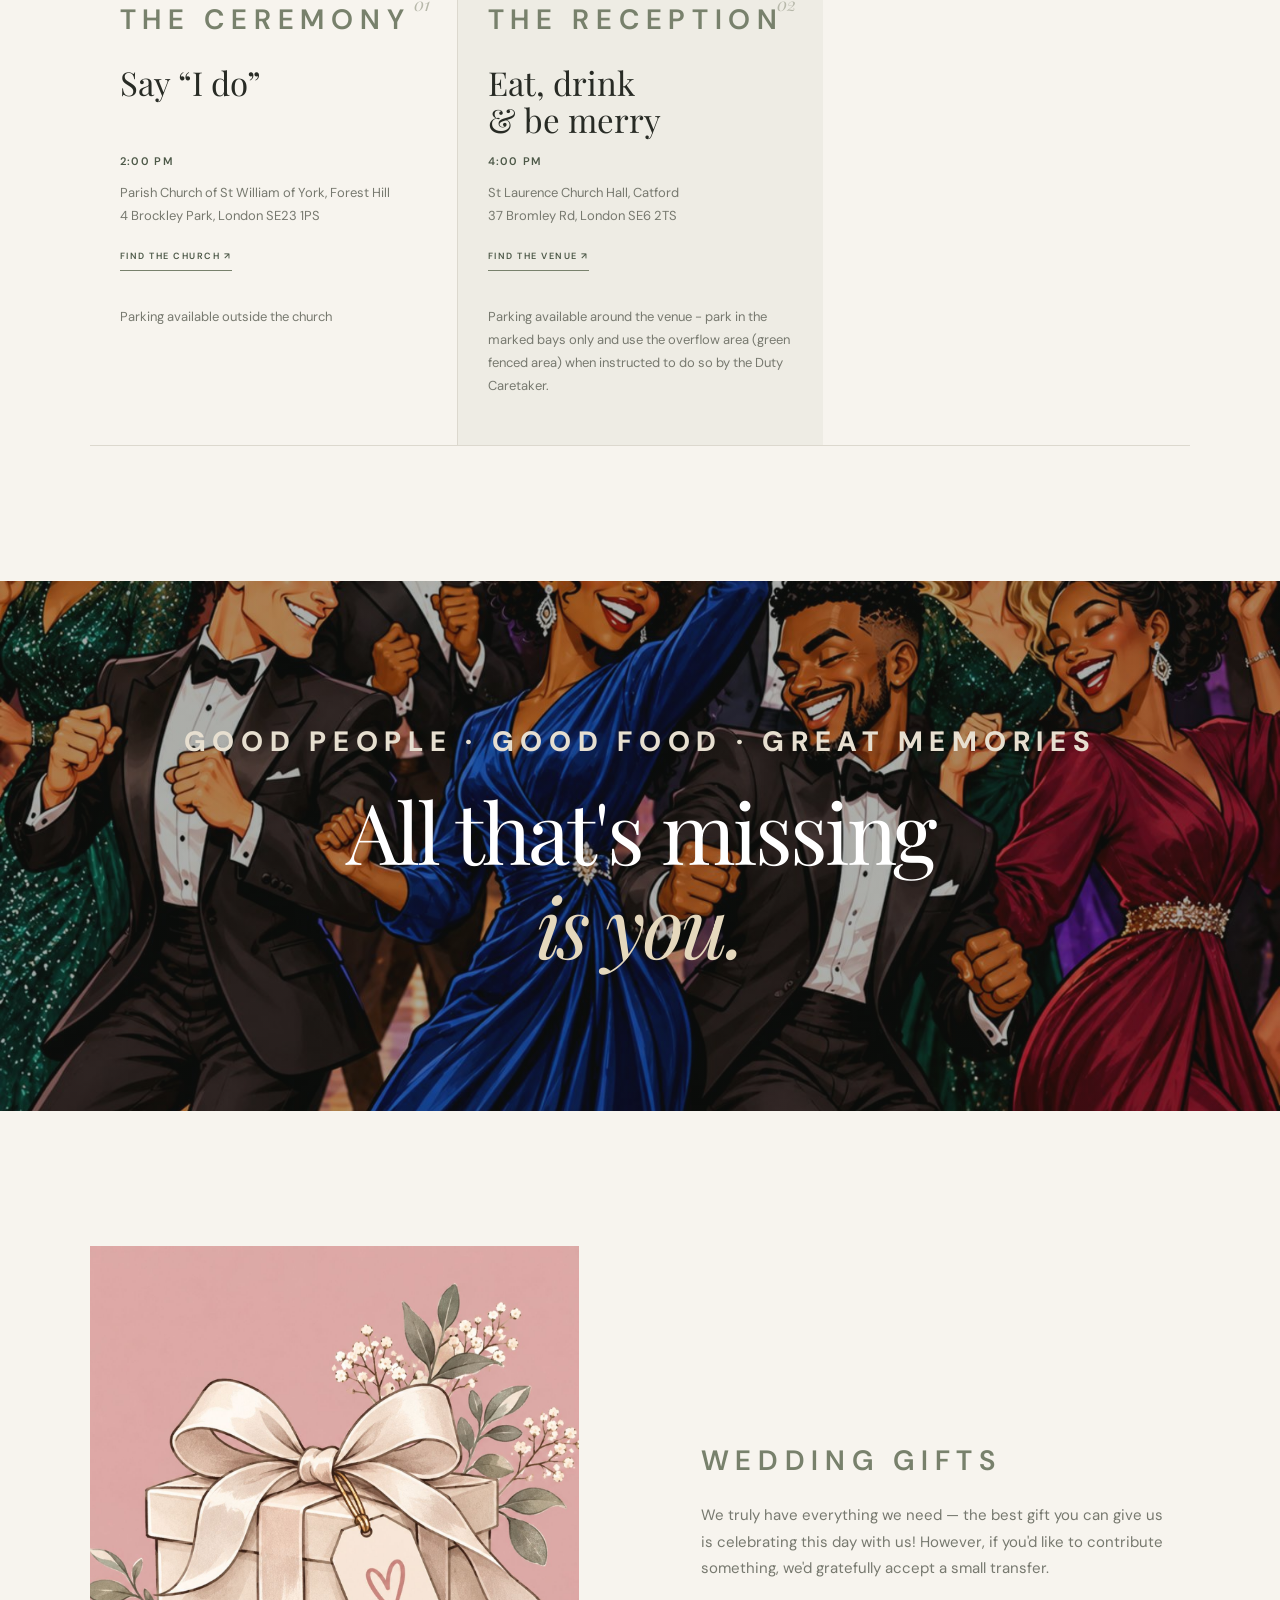
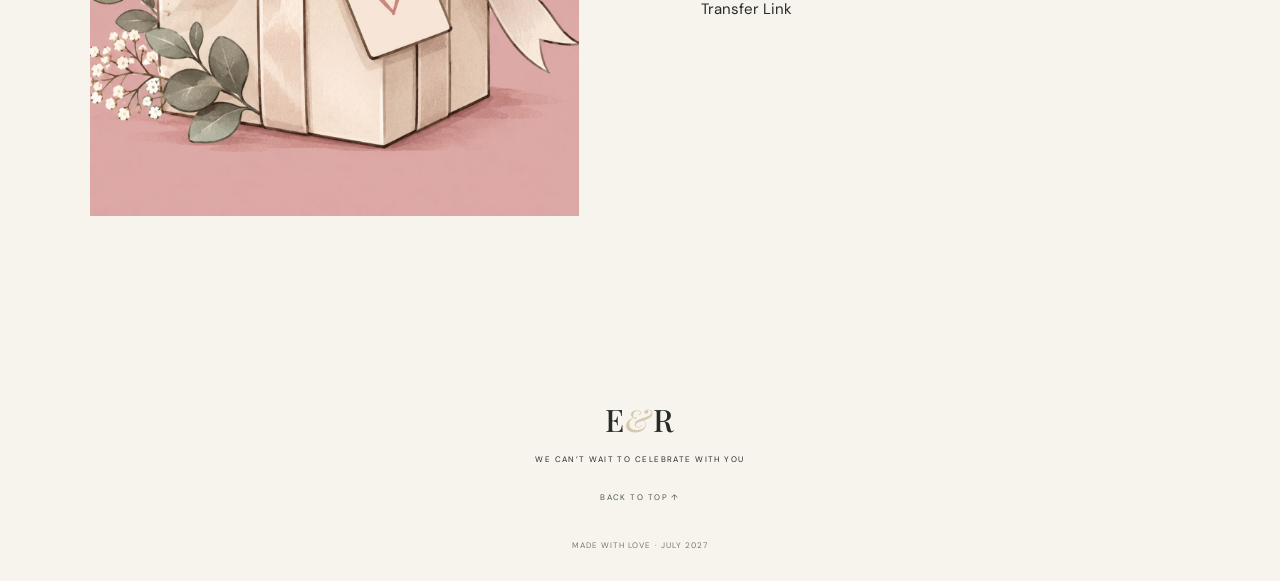
==== commit f0a55bf5: "Merge branch 'main' of github.com:rmetcalf9/wedding_invite into main" ====
--- a/index.html
+++ b/index.html
@@ -174,7 +174,7 @@
           <p class="eyebrow">THE RECEPTION</p>
           <h3>Eat, drink<br>& be merry</h3>
           <p class="event-time" data-ceremony="reception-time"></p>
-          <p>St Laurence Church, Catford<br>37 Bromley Rd, London SE6 2TS</p>
+          <p>St Laurence Church Hall, Catford<br>37 Bromley Rd, London SE6 2TS</p>
           <a class="text-link" href="https://maps.app.goo.gl/p37Xrpnu1WCtahAE7" target="_blank" rel="noreferrer">FIND THE VENUE ↗</a>
           <p>&nbsp;</p>
           <p>Parking available around the venue - park in the marked bays only and use the overflow area (green fenced area) when instructed to do so by the Duty Caretaker.</p>
